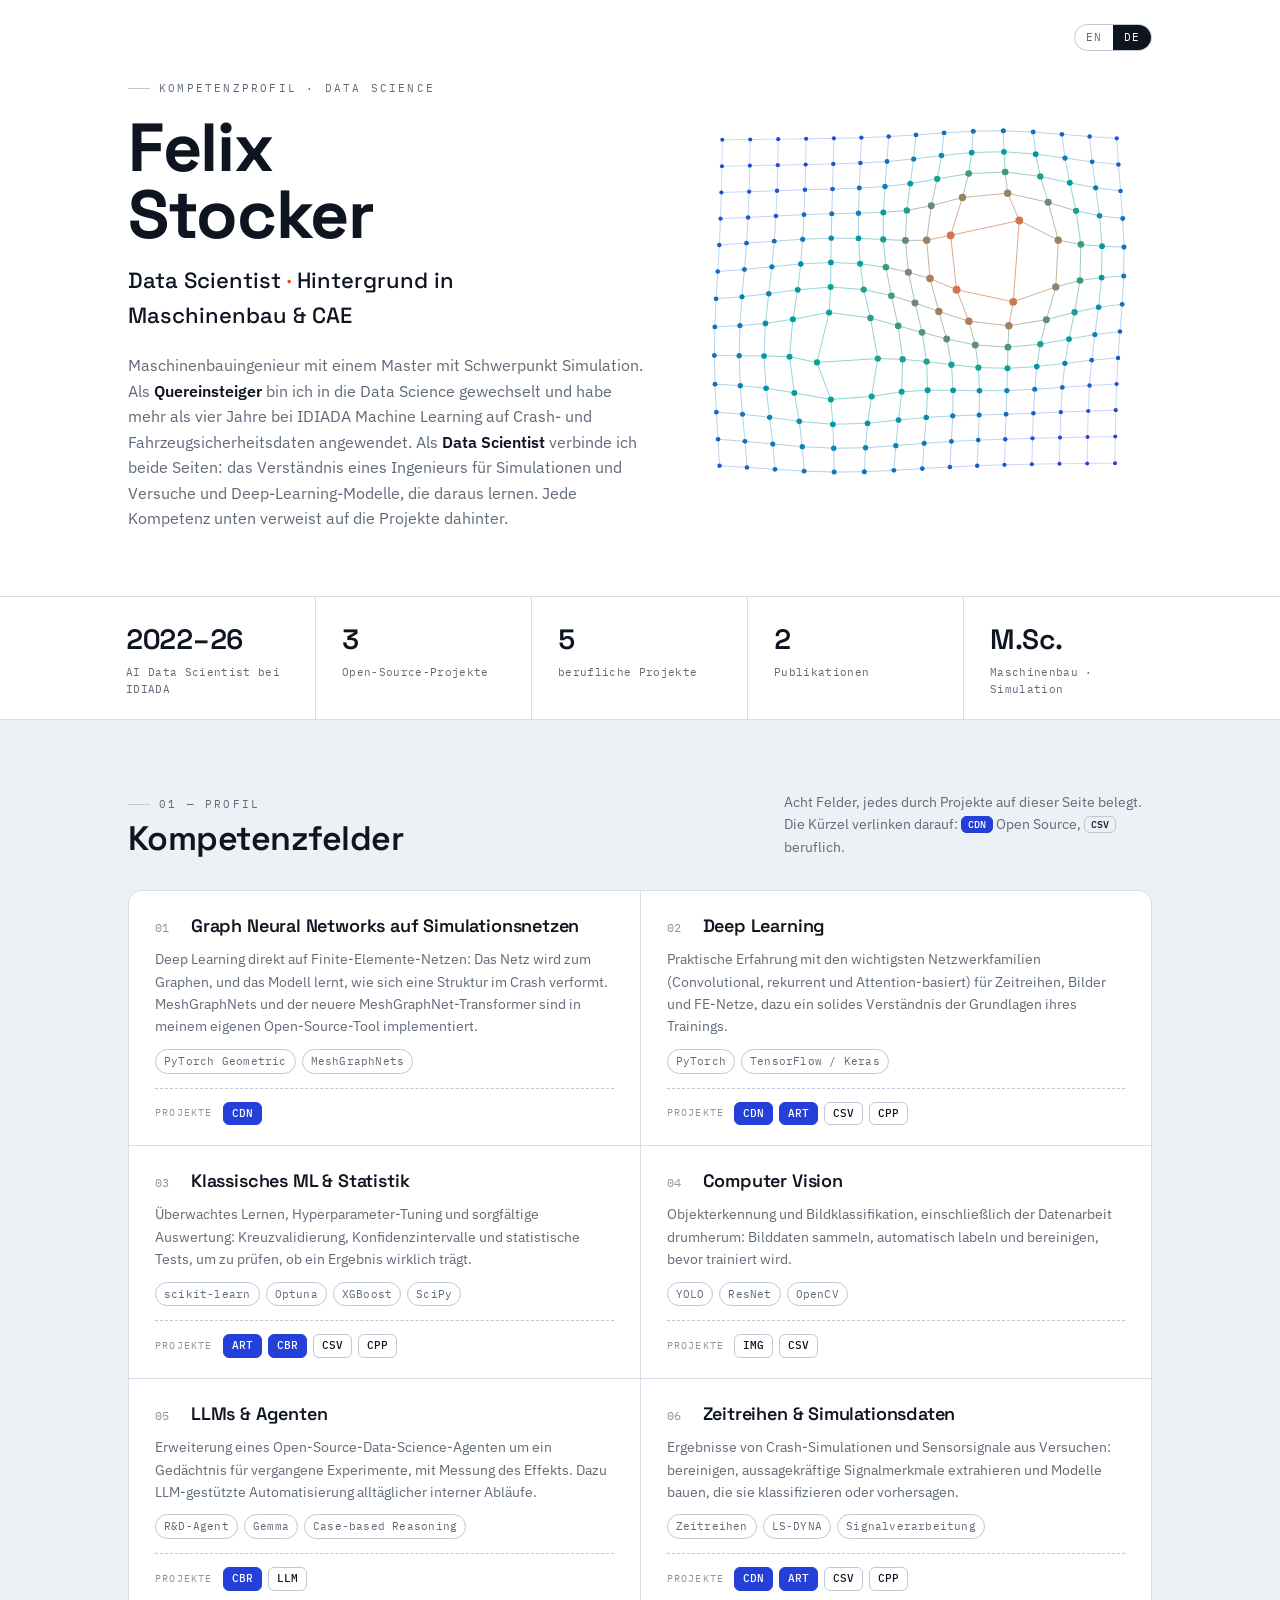
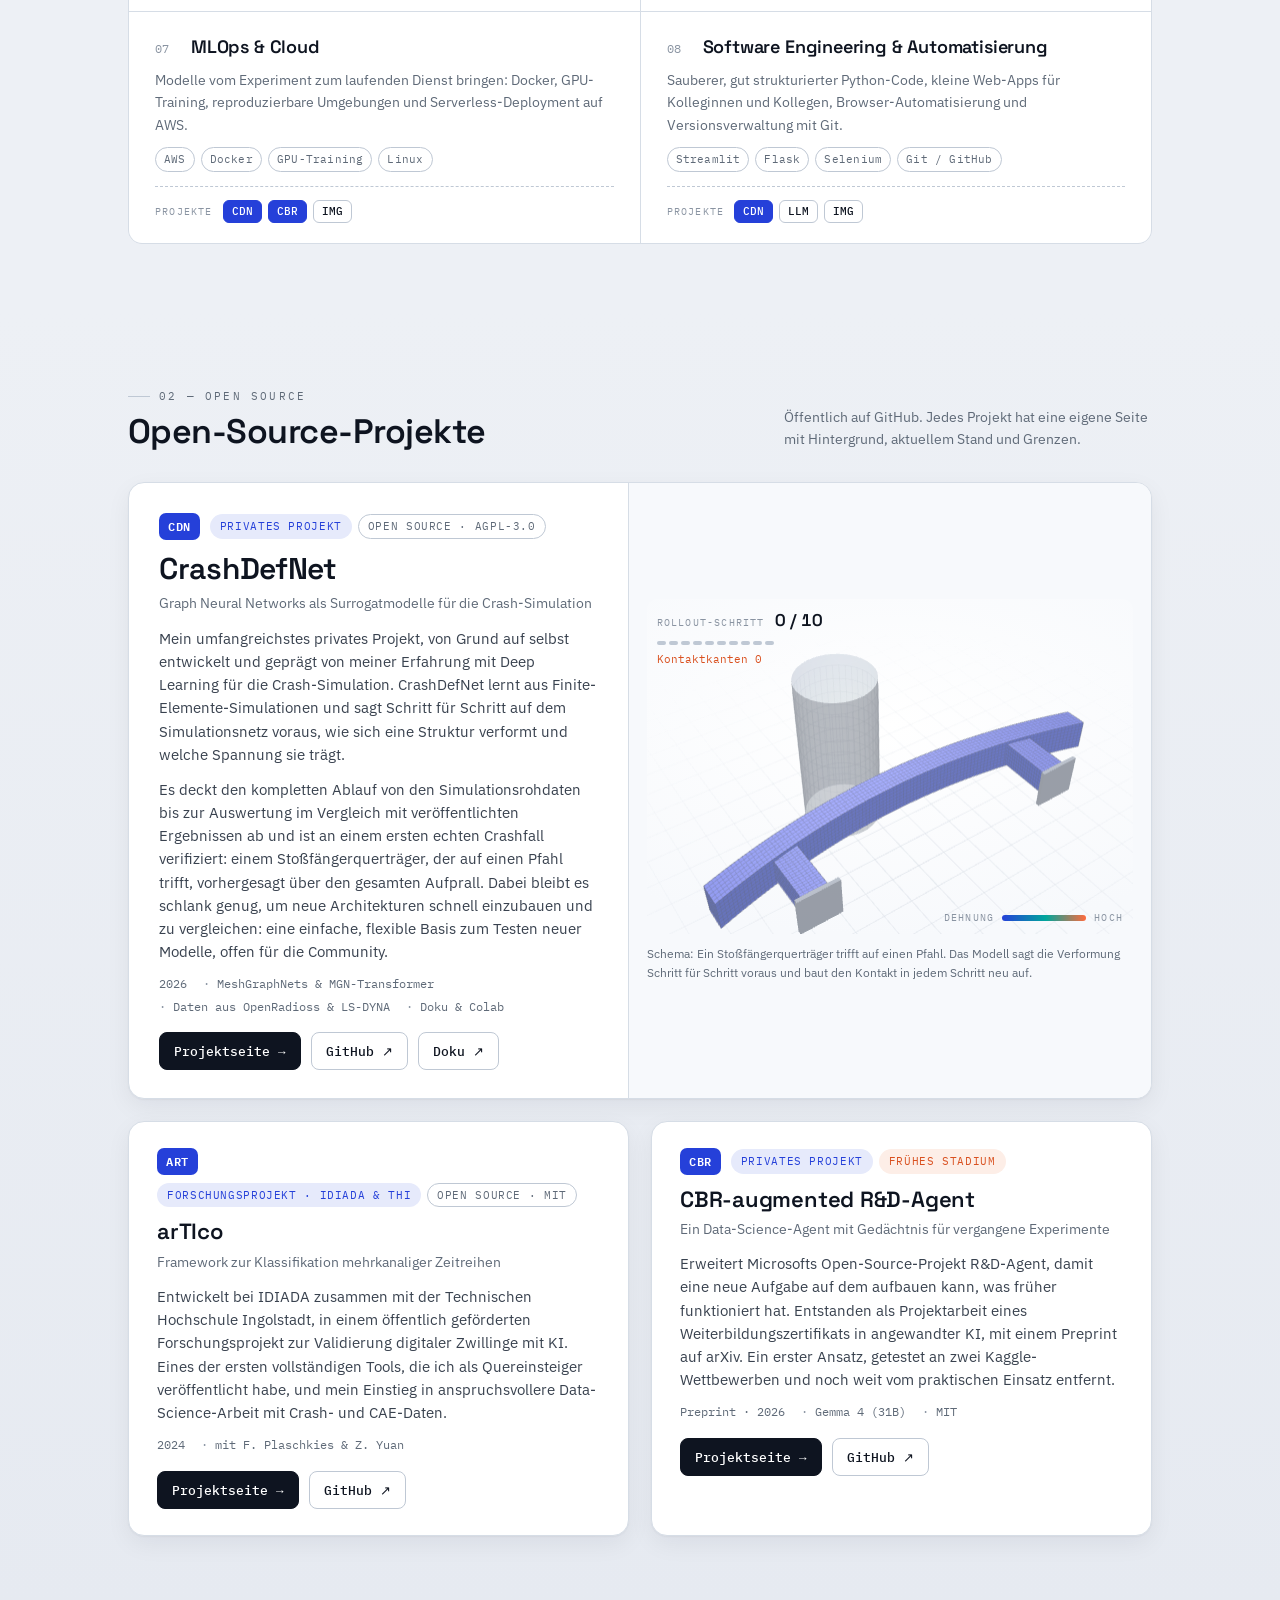
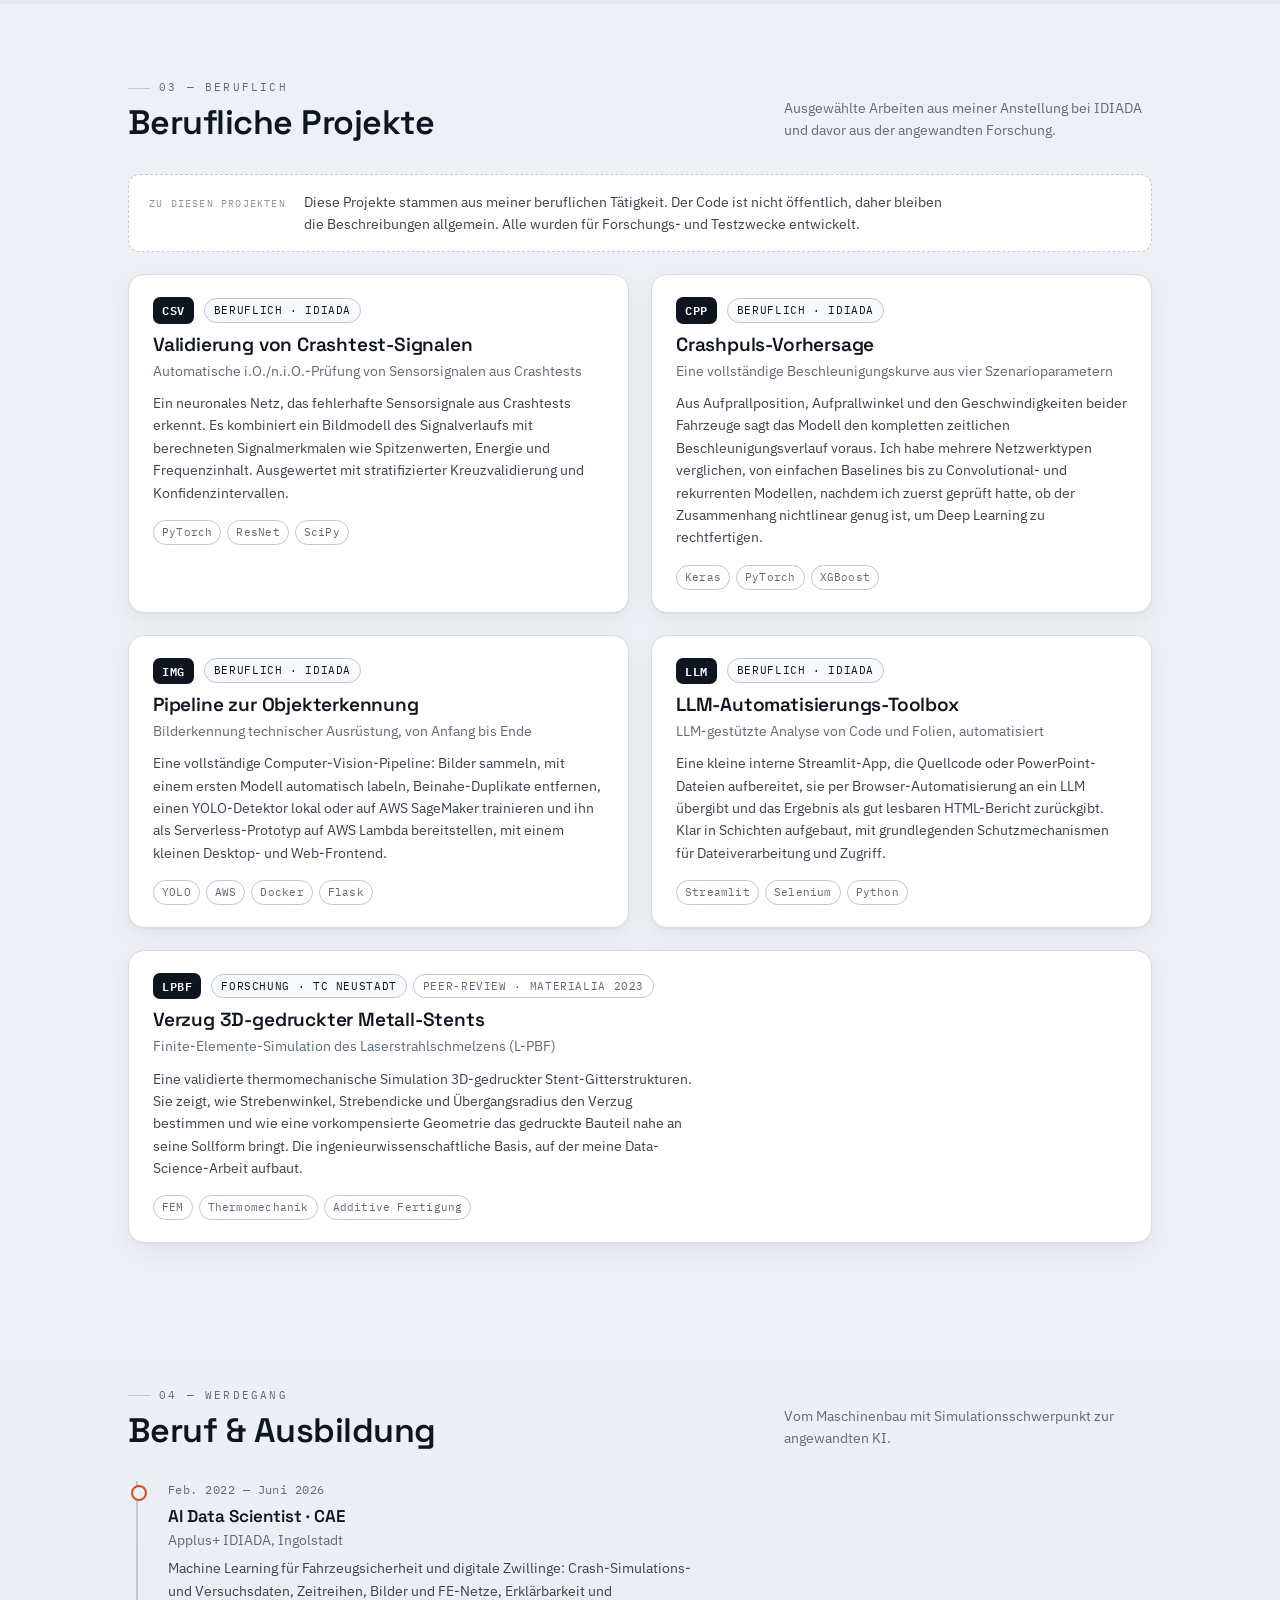
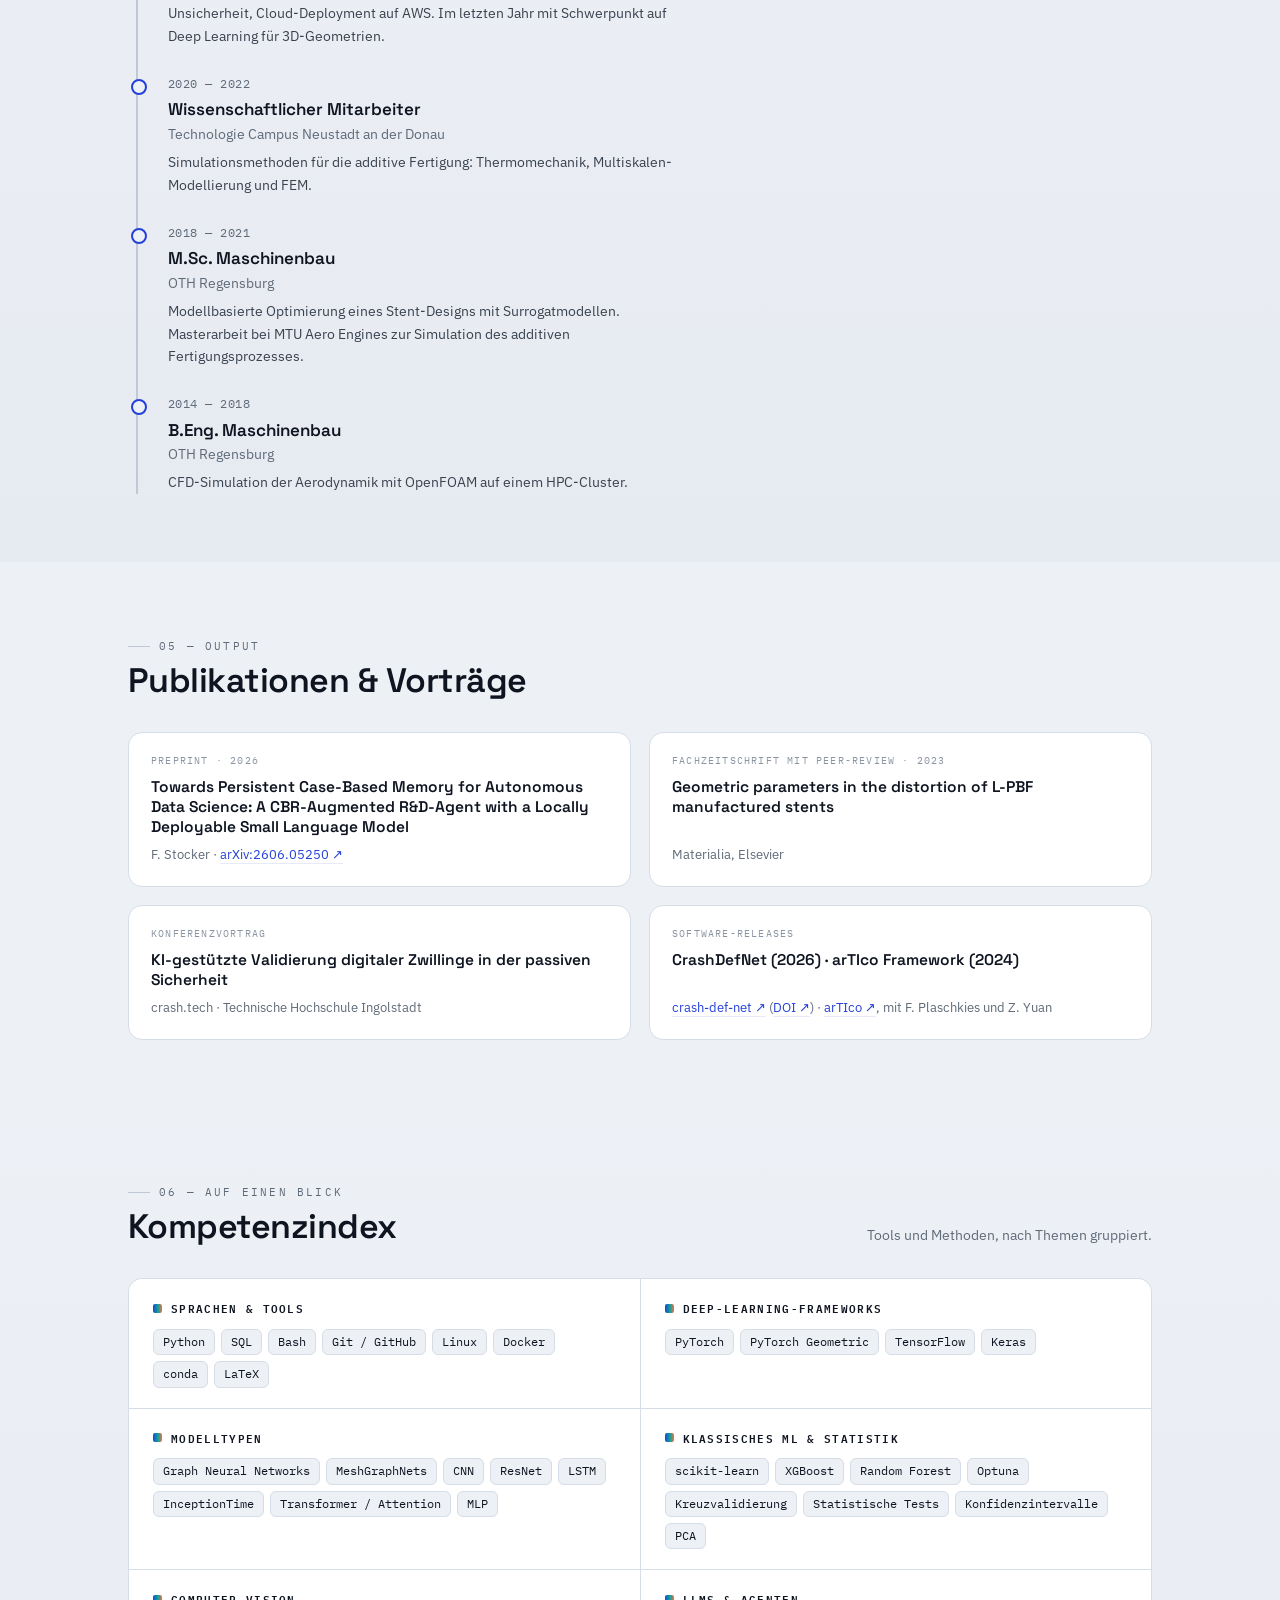
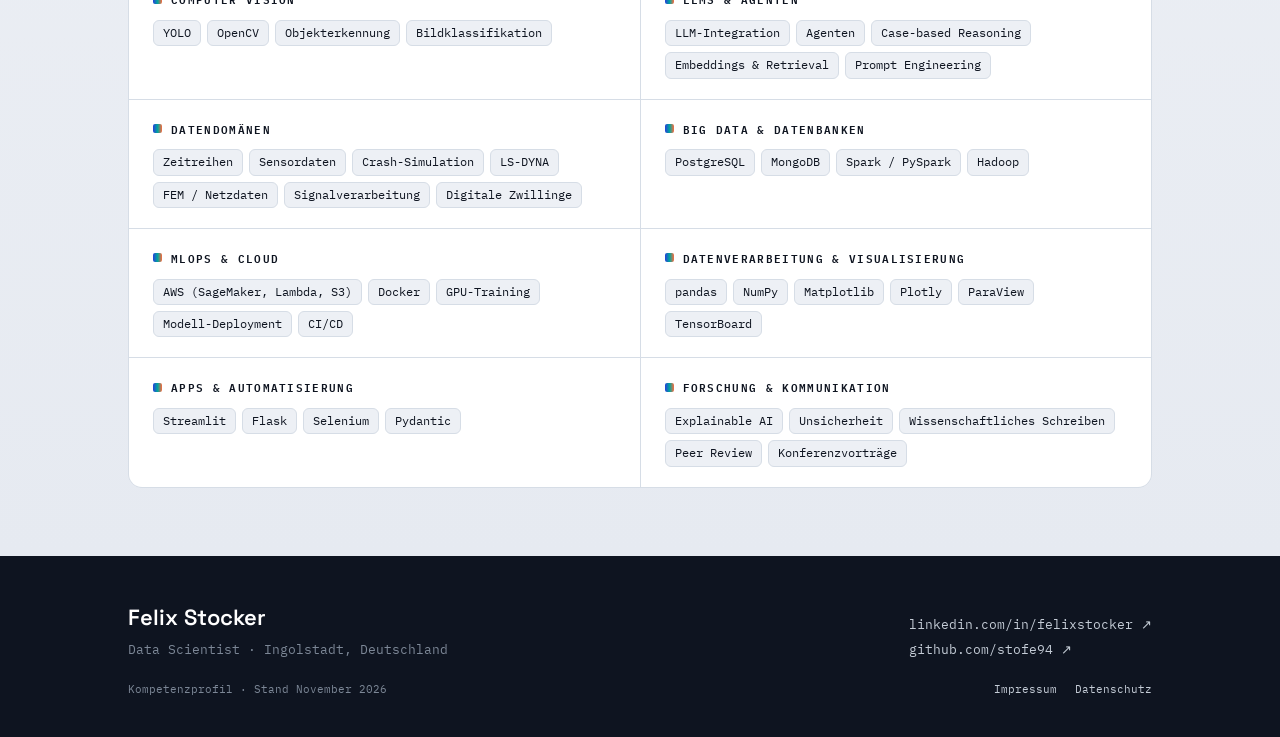
==== de/index.html @ 62c7e8dd "Add German version, legal notice and privacy policy - Self-host fonts and three.js so visitors' brow" ====
<!DOCTYPE html>
<html lang="de">
<head>
<meta charset="UTF-8">
<meta name="viewport" content="width=device-width, initial-scale=1.0, viewport-fit=cover">
<title>Felix Stocker Kompetenzprofil</title>
<meta name="description" content="Kompetenzprofil von Felix Stocker, Data Scientist mit Hintergrund in Maschinenbau und CAE.">
<link rel="alternate" hreflang="en" href="https://stofe94.github.io/skill-profile/">
<link rel="alternate" hreflang="de" href="https://stofe94.github.io/skill-profile/de/">
<link rel="alternate" hreflang="x-default" href="https://stofe94.github.io/skill-profile/">
<link rel="stylesheet" href="../fonts/fonts.css">
<link rel="stylesheet" href="../style.css">
</head>
<body>

<header class="hero">
  <div class="wrap">
    <nav class="lang" aria-label="Sprache / Language"><a href="../index.html" hreflang="en" lang="en" title="English version">EN</a><span class="on" aria-current="true">DE</span></nav>
    <div class="hero-grid">
      <div>
        <span class="eyebrow">Kompetenzprofil · Data Science</span>
        <h1 class="hero-name">Felix<br>Stocker</h1>
        <div class="hero-role">Data Scientist <span class="dot">·</span> Hintergrund in Maschinenbau&nbsp;&amp;&nbsp;CAE</div>
        <p class="hero-thesis">Maschinenbauingenieur mit einem Master mit Schwerpunkt Simulation. Als <strong>Quereinsteiger</strong> bin ich in die Data Science gewechselt und habe mehr als vier Jahre bei IDIADA Machine Learning auf Crash- und Fahrzeugsicherheitsdaten angewendet. Als <strong>Data Scientist</strong> verbinde ich beide Seiten: das Verständnis eines Ingenieurs für Simulationen und Versuche und Deep-Learning-Modelle, die daraus lernen. Jede Kompetenz unten verweist auf die Projekte dahinter.</p>
      </div>
      <div class="hero-vis">
        <svg id="mesh" viewBox="0 0 520 430" preserveAspectRatio="xMidYMid meet" role="img" aria-label="Ein Finite-Elemente-Netz als Graph, das sich verformt und nach Dehnung eingefärbt ist">
          <g id="edges"></g><g id="nodes"></g>
        </svg>
      </div>
    </div>
  </div>
  <div class="statrow">
    <div class="wrap">
      <div class="stat"><div class="n">2022–26</div><div class="l">AI Data Scientist bei IDIADA</div></div>
      <div class="stat"><div class="n">3</div><div class="l">Open-Source-Projekte</div></div>
      <div class="stat"><div class="n">5</div><div class="l">berufliche Projekte</div></div>
      <div class="stat"><div class="n">2</div><div class="l">Publikationen</div></div>
      <div class="stat"><div class="n">M.Sc.</div><div class="l">Maschinenbau · Simulation</div></div>
    </div>
  </div>
</header>

<main>

<!-- ============ SKILL AREAS ============ -->
<section id="skills">
  <div class="wrap">
    <div class="sec-head">
      <div><span class="eyebrow">01 — Profil</span><h2 class="sec-title">Kompetenzfelder</h2></div>
      <p class="sec-note">Acht Felder, jedes durch Projekte auf dieser Seite belegt. Die Kürzel verlinken darauf: <span class="chip os">CDN</span> Open Source, <span class="chip">CSV</span> beruflich.</p>
    </div>

    <div class="comp-grid">

      <div class="comp">
        <div class="comp-top"><span class="comp-idx">01</span><h3 class="comp-name">Graph Neural Networks auf Simulationsnetzen</h3></div>
        <p class="comp-body">Deep Learning direkt auf Finite-Elemente-Netzen: Das Netz wird zum Graphen, und das Modell lernt, wie sich eine Struktur im Crash verformt. MeshGraphNets und der neuere MeshGraphNet-Transformer sind in meinem eigenen Open-Source-Tool implementiert.</p>
        <div class="tags"><span class="tag">PyTorch Geometric</span><span class="tag">MeshGraphNets</span></div>
        <div class="evid"><span class="lbl">Projekte</span><a class="chip os" href="#p-cdn">CDN</a></div>
      </div>

      <div class="comp">
        <div class="comp-top"><span class="comp-idx">02</span><h3 class="comp-name">Deep Learning</h3></div>
        <p class="comp-body">Praktische Erfahrung mit den wichtigsten Netzwerkfamilien (Convolutional, rekurrent und Attention-basiert) für Zeitreihen, Bilder und FE-Netze, dazu ein solides Verständnis der Grundlagen ihres Trainings.</p>
        <div class="tags"><span class="tag">PyTorch</span><span class="tag">TensorFlow / Keras</span></div>
        <div class="evid"><span class="lbl">Projekte</span><a class="chip os" href="#p-cdn">CDN</a><a class="chip os" href="#p-art">ART</a><a class="chip" href="#p-csv">CSV</a><a class="chip" href="#p-cpp">CPP</a></div>
      </div>

      <div class="comp">
        <div class="comp-top"><span class="comp-idx">03</span><h3 class="comp-name">Klassisches ML &amp; Statistik</h3></div>
        <p class="comp-body">Überwachtes Lernen, Hyperparameter-Tuning und sorgfältige Auswertung: Kreuzvalidierung, Konfidenzintervalle und statistische Tests, um zu prüfen, ob ein Ergebnis wirklich trägt.</p>
        <div class="tags"><span class="tag">scikit-learn</span><span class="tag">Optuna</span><span class="tag">XGBoost</span><span class="tag">SciPy</span></div>
        <div class="evid"><span class="lbl">Projekte</span><a class="chip os" href="#p-art">ART</a><a class="chip os" href="#p-cbr">CBR</a><a class="chip" href="#p-csv">CSV</a><a class="chip" href="#p-cpp">CPP</a></div>
      </div>

      <div class="comp">
        <div class="comp-top"><span class="comp-idx">04</span><h3 class="comp-name">Computer Vision</h3></div>
        <p class="comp-body">Objekterkennung und Bildklassifikation, einschließlich der Datenarbeit drumherum: Bilddaten sammeln, automatisch labeln und bereinigen, bevor trainiert wird.</p>
        <div class="tags"><span class="tag">YOLO</span><span class="tag">ResNet</span><span class="tag">OpenCV</span></div>
        <div class="evid"><span class="lbl">Projekte</span><a class="chip" href="#p-img">IMG</a><a class="chip" href="#p-csv">CSV</a></div>
      </div>

      <div class="comp">
        <div class="comp-top"><span class="comp-idx">05</span><h3 class="comp-name">LLMs &amp; Agenten</h3></div>
        <p class="comp-body">Erweiterung eines Open-Source-Data-Science-Agenten um ein Gedächtnis für vergangene Experimente, mit Messung des Effekts. Dazu LLM-gestützte Automatisierung alltäglicher interner Abläufe.</p>
        <div class="tags"><span class="tag">R&amp;D-Agent</span><span class="tag">Gemma</span><span class="tag">Case-based Reasoning</span></div>
        <div class="evid"><span class="lbl">Projekte</span><a class="chip os" href="#p-cbr">CBR</a><a class="chip" href="#p-llm">LLM</a></div>
      </div>

      <div class="comp">
        <div class="comp-top"><span class="comp-idx">06</span><h3 class="comp-name">Zeitreihen &amp; Simulationsdaten</h3></div>
        <p class="comp-body">Ergebnisse von Crash-Simulationen und Sensorsignale aus Versuchen: bereinigen, aussagekräftige Signalmerkmale extrahieren und Modelle bauen, die sie klassifizieren oder vorhersagen.</p>
        <div class="tags"><span class="tag">Zeitreihen</span><span class="tag">LS-DYNA</span><span class="tag">Signalverarbeitung</span></div>
        <div class="evid"><span class="lbl">Projekte</span><a class="chip os" href="#p-cdn">CDN</a><a class="chip os" href="#p-art">ART</a><a class="chip" href="#p-csv">CSV</a><a class="chip" href="#p-cpp">CPP</a></div>
      </div>

      <div class="comp">
        <div class="comp-top"><span class="comp-idx">07</span><h3 class="comp-name">MLOps &amp; Cloud</h3></div>
        <p class="comp-body">Modelle vom Experiment zum laufenden Dienst bringen: Docker, GPU-Training, reproduzierbare Umgebungen und Serverless-Deployment auf AWS.</p>
        <div class="tags"><span class="tag">AWS</span><span class="tag">Docker</span><span class="tag">GPU-Training</span><span class="tag">Linux</span></div>
        <div class="evid"><span class="lbl">Projekte</span><a class="chip os" href="#p-cdn">CDN</a><a class="chip os" href="#p-cbr">CBR</a><a class="chip" href="#p-img">IMG</a></div>
      </div>

      <div class="comp">
        <div class="comp-top"><span class="comp-idx">08</span><h3 class="comp-name">Software Engineering &amp; Automatisierung</h3></div>
        <p class="comp-body">Sauberer, gut strukturierter Python-Code, kleine Web-Apps für Kolleginnen und Kollegen, Browser-Automatisierung und Versionsverwaltung mit Git.</p>
        <div class="tags"><span class="tag">Streamlit</span><span class="tag">Flask</span><span class="tag">Selenium</span><span class="tag">Git / GitHub</span></div>
        <div class="evid"><span class="lbl">Projekte</span><a class="chip os" href="#p-cdn">CDN</a><a class="chip" href="#p-llm">LLM</a><a class="chip" href="#p-img">IMG</a></div>
      </div>

    </div>
  </div>
</section>

<!-- ============ OPEN-SOURCE PROJECTS ============ -->
<section id="open-source" class="band">
  <div class="wrap">
    <div class="sec-head">
      <div><span class="eyebrow">02 — Open Source</span><h2 class="sec-title">Open-Source-Projekte</h2></div>
      <p class="sec-note">Öffentlich auf GitHub. Jedes Projekt hat eine eigene Seite mit Hintergrund, aktuellem Stand und Grenzen.</p>
    </div>

    <article class="card feature" id="p-cdn">
      <div class="card-body">
        <div class="card-top">
          <span class="pid os">CDN</span>
          <div class="kinds"><span class="kind os">Privates Projekt</span><span class="kind">Open Source · AGPL-3.0</span></div>
        </div>
        <h3>CrashDefNet</h3>
        <p class="sub">Graph Neural Networks als Surrogatmodelle für die Crash-Simulation</p>
        <p>Mein umfangreichstes privates Projekt, von Grund auf selbst entwickelt und geprägt von meiner Erfahrung mit Deep Learning für die Crash-Simulation. CrashDefNet lernt aus Finite-Elemente-Simulationen und sagt Schritt für Schritt auf dem Simulationsnetz voraus, wie sich eine Struktur verformt und welche Spannung sie trägt.</p>
        <p>Es deckt den kompletten Ablauf von den Simulationsrohdaten bis zur Auswertung im Vergleich mit veröffentlichten Ergebnissen ab und ist an einem ersten echten Crashfall verifiziert: einem Stoßfängerquerträger, der auf einen Pfahl trifft, vorhergesagt über den gesamten Aufprall. Dabei bleibt es schlank genug, um neue Architekturen schnell einzubauen und zu vergleichen: eine einfache, flexible Basis zum Testen neuer Modelle, offen für die Community.</p>
        <div class="facts"><span>2026</span><span>MeshGraphNets &amp; MGN-Transformer</span><span>Daten aus OpenRadioss &amp; LS-DYNA</span><span>Doku &amp; Colab</span></div>
        <div class="actions">
          <a class="btn" href="crashdefnet.html">Projektseite →</a>
          <a class="btn ghost" href="https://github.com/stofe94/crash-def-net" target="_blank" rel="noopener">GitHub ↗</a>
          <a class="btn ghost" href="https://stofe94.github.io/crash-def-net/" target="_blank" rel="noopener">Doku ↗</a>
        </div>
      </div>
      <figure class="feature-fig">
        <div class="viz viz-3d" data-viz="crash3d" role="img" aria-label="3D-Schema: Ein Stoßfängerquerträger trifft auf einen starren Pfahl und verformt sich Schritt für Schritt, mit Kontaktkanten an den Berührstellen"></div>
        <figcaption>Schema: Ein Stoßfängerquerträger trifft auf einen Pfahl. Das Modell sagt die Verformung Schritt für Schritt voraus und baut den Kontakt in jedem Schritt neu auf.</figcaption>
      </figure>
    </article>

    <div class="os-pair">

      <article class="card" id="p-art">
        <div class="card-body">
          <div class="card-top">
            <span class="pid os">ART</span>
            <div class="kinds"><span class="kind os">Forschungsprojekt · IDIADA &amp; THI</span><span class="kind">Open Source · MIT</span></div>
          </div>
          <h3>arTIco</h3>
          <p class="sub">Framework zur Klassifikation mehrkanaliger Zeitreihen</p>
          <p>Entwickelt bei IDIADA zusammen mit der Technischen Hochschule Ingolstadt, in einem öffentlich geförderten Forschungsprojekt zur Validierung digitaler Zwillinge mit KI. Eines der ersten vollständigen Tools, die ich als Quereinsteiger veröffentlicht habe, und mein Einstieg in anspruchsvollere Data-Science-Arbeit mit Crash- und CAE-Daten.</p>
          <div class="facts"><span>2024</span><span>mit F. Plaschkies &amp; Z. Yuan</span></div>
          <div class="actions">
            <a class="btn" href="artico.html">Projektseite →</a>
            <a class="btn ghost" href="https://github.com/stofe94/arTIco" target="_blank" rel="noopener">GitHub ↗</a>
          </div>
        </div>
      </article>

      <article class="card" id="p-cbr">
        <div class="card-body">
          <div class="card-top">
            <span class="pid os">CBR</span>
            <div class="kinds"><span class="kind os">Privates Projekt</span><span class="kind warn">Frühes Stadium</span></div>
          </div>
          <h3>CBR-augmented R&amp;D-Agent</h3>
          <p class="sub">Ein Data-Science-Agent mit Gedächtnis für vergangene Experimente</p>
          <p>Erweitert Microsofts Open-Source-Projekt R&amp;D-Agent, damit eine neue Aufgabe auf dem aufbauen kann, was früher funktioniert hat. Entstanden als Projektarbeit eines Weiterbildungszertifikats in angewandter KI, mit einem Preprint auf arXiv. Ein erster Ansatz, getestet an zwei Kaggle-Wettbewerben und noch weit vom praktischen Einsatz entfernt.</p>
          <div class="facts"><span>Preprint · 2026</span><span>Gemma 4 (31B)</span><span>MIT</span></div>
          <div class="actions">
            <a class="btn" href="cbr-rd-agent.html">Projektseite →</a>
            <a class="btn ghost" href="https://github.com/stofe94/cbr-rd-agent" target="_blank" rel="noopener">GitHub ↗</a>
          </div>
        </div>
      </article>

    </div>
  </div>
</section>

<!-- ============ PROFESSIONAL PROJECTS ============ -->
<section id="professional">
  <div class="wrap">
    <div class="sec-head">
      <div><span class="eyebrow">03 — Beruflich</span><h2 class="sec-title">Berufliche Projekte</h2></div>
      <p class="sec-note">Ausgewählte Arbeiten aus meiner Anstellung bei IDIADA und davor aus der angewandten Forschung.</p>
    </div>

    <div class="note">
      <span class="lbl">Zu diesen Projekten</span>
      <p>Diese Projekte stammen aus meiner beruflichen Tätigkeit. Der Code ist nicht öffentlich, daher bleiben die Beschreibungen allgemein. Alle wurden für Forschungs- und Testzwecke entwickelt.</p>
    </div>

    <div class="pro-grid">

      <article class="card pro" id="p-csv">
        <div class="card-body">
          <div class="card-top"><span class="pid">CSV</span><span class="kind pro">Beruflich · IDIADA</span></div>
          <h3>Validierung von Crashtest-Signalen</h3>
          <p class="sub">Automatische i.O./n.i.O.-Prüfung von Sensorsignalen aus Crashtests</p>
          <p>Ein neuronales Netz, das fehlerhafte Sensorsignale aus Crashtests erkennt. Es kombiniert ein Bildmodell des Signalverlaufs mit berechneten Signalmerkmalen wie Spitzenwerten, Energie und Frequenzinhalt. Ausgewertet mit stratifizierter Kreuzvalidierung und Konfidenzintervallen.</p>
          <div class="tags"><span class="tag">PyTorch</span><span class="tag">ResNet</span><span class="tag">SciPy</span></div>
        </div>
      </article>

      <article class="card pro" id="p-cpp">
        <div class="card-body">
          <div class="card-top"><span class="pid">CPP</span><span class="kind pro">Beruflich · IDIADA</span></div>
          <h3>Crashpuls-Vorhersage</h3>
          <p class="sub">Eine vollständige Beschleunigungskurve aus vier Szenarioparametern</p>
          <p>Aus Aufprallposition, Aufprallwinkel und den Geschwindigkeiten beider Fahrzeuge sagt das Modell den kompletten zeitlichen Beschleunigungsverlauf voraus. Ich habe mehrere Netzwerktypen verglichen, von einfachen Baselines bis zu Convolutional- und rekurrenten Modellen, nachdem ich zuerst geprüft hatte, ob der Zusammenhang nichtlinear genug ist, um Deep Learning zu rechtfertigen.</p>
          <div class="tags"><span class="tag">Keras</span><span class="tag">PyTorch</span><span class="tag">XGBoost</span></div>
        </div>
      </article>

      <article class="card pro" id="p-img">
        <div class="card-body">
          <div class="card-top"><span class="pid">IMG</span><span class="kind pro">Beruflich · IDIADA</span></div>
          <h3>Pipeline zur Objekterkennung</h3>
          <p class="sub">Bilderkennung technischer Ausrüstung, von Anfang bis Ende</p>
          <p>Eine vollständige Computer-Vision-Pipeline: Bilder sammeln, mit einem ersten Modell automatisch labeln, Beinahe-Duplikate entfernen, einen YOLO-Detektor lokal oder auf AWS SageMaker trainieren und ihn als Serverless-Prototyp auf AWS Lambda bereitstellen, mit einem kleinen Desktop- und Web-Frontend.</p>
          <div class="tags"><span class="tag">YOLO</span><span class="tag">AWS</span><span class="tag">Docker</span><span class="tag">Flask</span></div>
        </div>
      </article>

      <article class="card pro" id="p-llm">
        <div class="card-body">
          <div class="card-top"><span class="pid">LLM</span><span class="kind pro">Beruflich · IDIADA</span></div>
          <h3>LLM-Automatisierungs-Toolbox</h3>
          <p class="sub">LLM-gestützte Analyse von Code und Folien, automatisiert</p>
          <p>Eine kleine interne Streamlit-App, die Quellcode oder PowerPoint-Dateien aufbereitet, sie per Browser-Automatisierung an ein LLM übergibt und das Ergebnis als gut lesbaren HTML-Bericht zurückgibt. Klar in Schichten aufgebaut, mit grundlegenden Schutzmechanismen für Dateiverarbeitung und Zugriff.</p>
          <div class="tags"><span class="tag">Streamlit</span><span class="tag">Selenium</span><span class="tag">Python</span></div>
        </div>
      </article>

      <article class="card pro wide" id="p-lpbf">
        <div class="card-body">
          <div class="card-top"><span class="pid">LPBF</span><div class="kinds"><span class="kind pro">Forschung · TC Neustadt</span><span class="kind">Peer-Review · Materialia 2023</span></div></div>
          <h3>Verzug 3D-gedruckter Metall-Stents</h3>
          <p class="sub">Finite-Elemente-Simulation des Laserstrahlschmelzens (L-PBF)</p>
          <p>Eine validierte thermomechanische Simulation 3D-gedruckter Stent-Gitterstrukturen. Sie zeigt, wie Strebenwinkel, Strebendicke und Übergangsradius den Verzug bestimmen und wie eine vorkompensierte Geometrie das gedruckte Bauteil nahe an seine Sollform bringt. Die ingenieurwissenschaftliche Basis, auf der meine Data-Science-Arbeit aufbaut.</p>
          <div class="tags"><span class="tag">FEM</span><span class="tag">Thermomechanik</span><span class="tag">Additive Fertigung</span></div>
        </div>
      </article>

    </div>
  </div>
</section>

<!-- ============ CAREER ============ -->
<section id="career" class="band">
  <div class="wrap">
    <div class="sec-head">
      <div><span class="eyebrow">04 — Werdegang</span><h2 class="sec-title">Beruf &amp; Ausbildung</h2></div>
      <p class="sec-note">Vom Maschinenbau mit Simulationsschwerpunkt zur angewandten KI.</p>
    </div>
    <div class="tl">
      <div class="tl-item hot">
        <div class="tl-date">Feb. 2022 — Juni 2026</div>
        <div class="tl-role">AI Data Scientist · CAE</div>
        <div class="tl-org">Applus+ IDIADA, Ingolstadt</div>
        <div class="tl-desc">Machine Learning für Fahrzeugsicherheit und digitale Zwillinge: Crash-Simulations- und Versuchsdaten, Zeitreihen, Bilder und FE-Netze, Erklärbarkeit und Unsicherheit, Cloud-Deployment auf AWS. Im letzten Jahr mit Schwerpunkt auf Deep Learning für 3D-Geometrien.</div>
      </div>
      <div class="tl-item">
        <div class="tl-date">2020 — 2022</div>
        <div class="tl-role">Wissenschaftlicher Mitarbeiter</div>
        <div class="tl-org">Technologie Campus Neustadt an der Donau</div>
        <div class="tl-desc">Simulationsmethoden für die additive Fertigung: Thermomechanik, Multiskalen-Modellierung und FEM.</div>
      </div>
      <div class="tl-item">
        <div class="tl-date">2018 — 2021</div>
        <div class="tl-role">M.Sc. Maschinenbau</div>
        <div class="tl-org">OTH Regensburg</div>
        <div class="tl-desc">Modellbasierte Optimierung eines Stent-Designs mit Surrogatmodellen. Masterarbeit bei MTU Aero Engines zur Simulation des additiven Fertigungsprozesses.</div>
      </div>
      <div class="tl-item">
        <div class="tl-date">2014 — 2018</div>
        <div class="tl-role">B.Eng. Maschinenbau</div>
        <div class="tl-org">OTH Regensburg</div>
        <div class="tl-desc">CFD-Simulation der Aerodynamik mit OpenFOAM auf einem HPC-Cluster.</div>
      </div>
    </div>
  </div>
</section>

<!-- ============ PUBLICATIONS ============ -->
<section id="publications">
  <div class="wrap">
    <div class="sec-head">
      <div><span class="eyebrow">05 — Output</span><h2 class="sec-title">Publikationen &amp; Vorträge</h2></div>
    </div>
    <div class="pub-grid">
      <div class="pub">
        <span class="lbl">Preprint · 2026</span>
        <span class="pub-title">Towards Persistent Case-Based Memory for Autonomous Data Science: A CBR-Augmented R&amp;D-Agent with a Locally Deployable Small Language Model</span>
        <span class="pub-where">F. Stocker · <a href="https://arxiv.org/abs/2606.05250" target="_blank" rel="noopener">arXiv:2606.05250 ↗</a></span>
      </div>
      <div class="pub">
        <span class="lbl">Fachzeitschrift mit Peer-Review · 2023</span>
        <span class="pub-title">Geometric parameters in the distortion of L-PBF manufactured stents</span>
        <span class="pub-where">Materialia, Elsevier</span>
      </div>
      <div class="pub">
        <span class="lbl">Konferenzvortrag</span>
        <span class="pub-title">KI-gestützte Validierung digitaler Zwillinge in der passiven Sicherheit</span>
        <span class="pub-where">crash.tech · Technische Hochschule Ingolstadt</span>
      </div>
      <div class="pub">
        <span class="lbl">Software-Releases</span>
        <span class="pub-title">CrashDefNet (2026) · arTIco Framework (2024)</span>
        <span class="pub-where"><a href="https://github.com/stofe94/crash-def-net" target="_blank" rel="noopener">crash-def-net ↗</a> (<a href="https://doi.org/10.5281/zenodo.23575635" target="_blank" rel="noopener">DOI ↗</a>) · <a href="https://github.com/stofe94/arTIco" target="_blank" rel="noopener">arTIco ↗</a>, mit F. Plaschkies und Z. Yuan</span>
      </div>
    </div>
  </div>
</section>

<!-- ============ SKILL INDEX ============ -->
<section id="index" class="band">
  <div class="wrap">
    <div class="sec-head">
      <div><span class="eyebrow">06 — Auf einen Blick</span><h2 class="sec-title">Kompetenzindex</h2></div>
      <p class="sec-note">Tools und Methoden, nach Themen gruppiert.</p>
    </div>
    <div class="kw-grid">

      <div class="kw-cat"><h4>Sprachen &amp; Tools</h4><div class="kw-tags">
        <span class="kw">Python</span><span class="kw">SQL</span><span class="kw">Bash</span><span class="kw">Git / GitHub</span><span class="kw">Linux</span><span class="kw">Docker</span><span class="kw">conda</span><span class="kw">LaTeX</span>
      </div></div>

      <div class="kw-cat"><h4>Deep-Learning-Frameworks</h4><div class="kw-tags">
        <span class="kw">PyTorch</span><span class="kw">PyTorch Geometric</span><span class="kw">TensorFlow</span><span class="kw">Keras</span>
      </div></div>

      <div class="kw-cat"><h4>Modelltypen</h4><div class="kw-tags">
        <span class="kw">Graph Neural Networks</span><span class="kw">MeshGraphNets</span><span class="kw">CNN</span><span class="kw">ResNet</span><span class="kw">LSTM</span><span class="kw">InceptionTime</span><span class="kw">Transformer / Attention</span><span class="kw">MLP</span>
      </div></div>

      <div class="kw-cat"><h4>Klassisches ML &amp; Statistik</h4><div class="kw-tags">
        <span class="kw">scikit-learn</span><span class="kw">XGBoost</span><span class="kw">Random Forest</span><span class="kw">Optuna</span><span class="kw">Kreuzvalidierung</span><span class="kw">Statistische Tests</span><span class="kw">Konfidenzintervalle</span><span class="kw">PCA</span>
      </div></div>

      <div class="kw-cat"><h4>Computer Vision</h4><div class="kw-tags">
        <span class="kw">YOLO</span><span class="kw">OpenCV</span><span class="kw">Objekterkennung</span><span class="kw">Bildklassifikation</span>
      </div></div>

      <div class="kw-cat"><h4>LLMs &amp; Agenten</h4><div class="kw-tags">
        <span class="kw">LLM-Integration</span><span class="kw">Agenten</span><span class="kw">Case-based Reasoning</span><span class="kw">Embeddings &amp; Retrieval</span><span class="kw">Prompt Engineering</span>
      </div></div>

      <div class="kw-cat"><h4>Datendomänen</h4><div class="kw-tags">
        <span class="kw">Zeitreihen</span><span class="kw">Sensordaten</span><span class="kw">Crash-Simulation</span><span class="kw">LS-DYNA</span><span class="kw">FEM / Netzdaten</span><span class="kw">Signalverarbeitung</span><span class="kw">Digitale Zwillinge</span>
      </div></div>

      <div class="kw-cat"><h4>Big Data &amp; Datenbanken</h4><div class="kw-tags">
        <span class="kw">PostgreSQL</span><span class="kw">MongoDB</span><span class="kw">Spark / PySpark</span><span class="kw">Hadoop</span>
      </div></div>

      <div class="kw-cat"><h4>MLOps &amp; Cloud</h4><div class="kw-tags">
        <span class="kw">AWS (SageMaker, Lambda, S3)</span><span class="kw">Docker</span><span class="kw">GPU-Training</span><span class="kw">Modell-Deployment</span><span class="kw">CI/CD</span>
      </div></div>

      <div class="kw-cat"><h4>Datenverarbeitung &amp; Visualisierung</h4><div class="kw-tags">
        <span class="kw">pandas</span><span class="kw">NumPy</span><span class="kw">Matplotlib</span><span class="kw">Plotly</span><span class="kw">ParaView</span><span class="kw">TensorBoard</span>
      </div></div>

      <div class="kw-cat"><h4>Apps &amp; Automatisierung</h4><div class="kw-tags">
        <span class="kw">Streamlit</span><span class="kw">Flask</span><span class="kw">Selenium</span><span class="kw">Pydantic</span>
      </div></div>

      <div class="kw-cat"><h4>Forschung &amp; Kommunikation</h4><div class="kw-tags">
        <span class="kw">Explainable AI</span><span class="kw">Unsicherheit</span><span class="kw">Wissenschaftliches Schreiben</span><span class="kw">Peer Review</span><span class="kw">Konferenzvorträge</span>
      </div></div>

    </div>
  </div>
</section>

</main>

<footer>
  <div class="wrap">
    <div>
      <div class="foot-name">Felix Stocker</div>
      <div class="foot-role">Data Scientist · Ingolstadt, Deutschland</div>
    </div>
    <div class="foot-links">
      <a href="https://www.linkedin.com/in/felixstocker/" target="_blank" rel="noopener">linkedin.com/in/felixstocker ↗</a>
      <a href="https://github.com/stofe94" target="_blank" rel="noopener">github.com/stofe94 ↗</a>
    </div>
    <div class="foot-note">Kompetenzprofil · Stand November 2026 <span class="foot-legal"><a href="impressum.html">Impressum</a><a href="datenschutz.html">Datenschutz</a></span></div>
  </div>
</footer>

<script src="../hero.js"></script>
<script src="../viz.js"></script>
<script src="../crash3d.js"></script>
</body>
</html>
---- fonts/fonts.css ----
/* Self-hosted web fonts (SIL Open Font License 1.1): Space Grotesk, IBM Plex Sans, IBM Plex Mono.
   Served from this site so that no visitor data goes to Google. */

/* IBM Plex Mono · latin-ext */
@font-face {
  font-family: 'IBM Plex Mono';
  font-style: normal;
  font-weight: 400;
  font-display: swap;
  src: url(ibm-plex-mono-latin-ext-400.woff2) format('woff2');
  unicode-range: U+0100-02BA, U+02BD-02C5, U+02C7-02CC, U+02CE-02D7, U+02DD-02FF, U+0304, U+0308, U+0329, U+1D00-1DBF, U+1E00-1E9F, U+1EF2-1EFF, U+2020, U+20A0-20AB, U+20AD-20C4, U+2113, U+2C60-2C7F, U+A720-A7FF;
}

/* IBM Plex Mono · latin */
@font-face {
  font-family: 'IBM Plex Mono';
  font-style: normal;
  font-weight: 400;
  font-display: swap;
  src: url(ibm-plex-mono-latin-400.woff2) format('woff2');
  unicode-range: U+0000-00FF, U+0131, U+0152-0153, U+02BB-02BC, U+02C6, U+02DA, U+02DC, U+0304, U+0308, U+0329, U+2000-206F, U+20AC, U+2122, U+2191, U+2193, U+2212, U+2215, U+FEFF, U+FFFD;
}

/* IBM Plex Mono · latin-ext */
@font-face {
  font-family: 'IBM Plex Mono';
  font-style: normal;
  font-weight: 500;
  font-display: swap;
  src: url(ibm-plex-mono-latin-ext-500.woff2) format('woff2');
  unicode-range: U+0100-02BA, U+02BD-02C5, U+02C7-02CC, U+02CE-02D7, U+02DD-02FF, U+0304, U+0308, U+0329, U+1D00-1DBF, U+1E00-1E9F, U+1EF2-1EFF, U+2020, U+20A0-20AB, U+20AD-20C4, U+2113, U+2C60-2C7F, U+A720-A7FF;
}

/* IBM Plex Mono · latin */
@font-face {
  font-family: 'IBM Plex Mono';
  font-style: normal;
  font-weight: 500;
  font-display: swap;
  src: url(ibm-plex-mono-latin-500.woff2) format('woff2');
  unicode-range: U+0000-00FF, U+0131, U+0152-0153, U+02BB-02BC, U+02C6, U+02DA, U+02DC, U+0304, U+0308, U+0329, U+2000-206F, U+20AC, U+2122, U+2191, U+2193, U+2212, U+2215, U+FEFF, U+FFFD;
}

/* IBM Plex Mono · latin-ext */
@font-face {
  font-family: 'IBM Plex Mono';
  font-style: normal;
  font-weight: 600;
  font-display: swap;
  src: url(ibm-plex-mono-latin-ext-600.woff2) format('woff2');
  unicode-range: U+0100-02BA, U+02BD-02C5, U+02C7-02CC, U+02CE-02D7, U+02DD-02FF, U+0304, U+0308, U+0329, U+1D00-1DBF, U+1E00-1E9F, U+1EF2-1EFF, U+2020, U+20A0-20AB, U+20AD-20C4, U+2113, U+2C60-2C7F, U+A720-A7FF;
}

/* IBM Plex Mono · latin */
@font-face {
  font-family: 'IBM Plex Mono';
  font-style: normal;
  font-weight: 600;
  font-display: swap;
  src: url(ibm-plex-mono-latin-600.woff2) format('woff2');
  unicode-range: U+0000-00FF, U+0131, U+0152-0153, U+02BB-02BC, U+02C6, U+02DA, U+02DC, U+0304, U+0308, U+0329, U+2000-206F, U+20AC, U+2122, U+2191, U+2193, U+2212, U+2215, U+FEFF, U+FFFD;
}

/* IBM Plex Sans · latin-ext */
@font-face {
  font-family: 'IBM Plex Sans';
  font-style: normal;
  font-weight: 400;
  font-stretch: 100%;
  font-display: swap;
  src: url(ibm-plex-sans-latin-ext.woff2) format('woff2');
  unicode-range: U+0100-02BA, U+02BD-02C5, U+02C7-02CC, U+02CE-02D7, U+02DD-02FF, U+0304, U+0308, U+0329, U+1D00-1DBF, U+1E00-1E9F, U+1EF2-1EFF, U+2020, U+20A0-20AB, U+20AD-20C4, U+2113, U+2C60-2C7F, U+A720-A7FF;
}

/* IBM Plex Sans · latin */
@font-face {
  font-family: 'IBM Plex Sans';
  font-style: normal;
  font-weight: 400;
  font-stretch: 100%;
  font-display: swap;
  src: url(ibm-plex-sans-latin.woff2) format('woff2');
  unicode-range: U+0000-00FF, U+0131, U+0152-0153, U+02BB-02BC, U+02C6, U+02DA, U+02DC, U+0304, U+0308, U+0329, U+2000-206F, U+20AC, U+2122, U+2191, U+2193, U+2212, U+2215, U+FEFF, U+FFFD;
}

/* IBM Plex Sans · latin-ext */
@font-face {
  font-family: 'IBM Plex Sans';
  font-style: normal;
  font-weight: 500;
  font-stretch: 100%;
  font-display: swap;
  src: url(ibm-plex-sans-latin-ext.woff2) format('woff2');
  unicode-range: U+0100-02BA, U+02BD-02C5, U+02C7-02CC, U+02CE-02D7, U+02DD-02FF, U+0304, U+0308, U+0329, U+1D00-1DBF, U+1E00-1E9F, U+1EF2-1EFF, U+2020, U+20A0-20AB, U+20AD-20C4, U+2113, U+2C60-2C7F, U+A720-A7FF;
}

/* IBM Plex Sans · latin */
@font-face {
  font-family: 'IBM Plex Sans';
  font-style: normal;
  font-weight: 500;
  font-stretch: 100%;
  font-display: swap;
  src: url(ibm-plex-sans-latin.woff2) format('woff2');
  unicode-range: U+0000-00FF, U+0131, U+0152-0153, U+02BB-02BC, U+02C6, U+02DA, U+02DC, U+0304, U+0308, U+0329, U+2000-206F, U+20AC, U+2122, U+2191, U+2193, U+2212, U+2215, U+FEFF, U+FFFD;
}

/* IBM Plex Sans · latin-ext */
@font-face {
  font-family: 'IBM Plex Sans';
  font-style: normal;
  font-weight: 600;
  font-stretch: 100%;
  font-display: swap;
  src: url(ibm-plex-sans-latin-ext.woff2) format('woff2');
  unicode-range: U+0100-02BA, U+02BD-02C5, U+02C7-02CC, U+02CE-02D7, U+02DD-02FF, U+0304, U+0308, U+0329, U+1D00-1DBF, U+1E00-1E9F, U+1EF2-1EFF, U+2020, U+20A0-20AB, U+20AD-20C4, U+2113, U+2C60-2C7F, U+A720-A7FF;
}

/* IBM Plex Sans · latin */
@font-face {
  font-family: 'IBM Plex Sans';
  font-style: normal;
  font-weight: 600;
  font-stretch: 100%;
  font-display: swap;
  src: url(ibm-plex-sans-latin.woff2) format('woff2');
  unicode-range: U+0000-00FF, U+0131, U+0152-0153, U+02BB-02BC, U+02C6, U+02DA, U+02DC, U+0304, U+0308, U+0329, U+2000-206F, U+20AC, U+2122, U+2191, U+2193, U+2212, U+2215, U+FEFF, U+FFFD;
}

/* Space Grotesk · latin-ext */
@font-face {
  font-family: 'Space Grotesk';
  font-style: normal;
  font-weight: 500;
  font-display: swap;
  src: url(space-grotesk-latin-ext.woff2) format('woff2');
  unicode-range: U+0100-02BA, U+02BD-02C5, U+02C7-02CC, U+02CE-02D7, U+02DD-02FF, U+0304, U+0308, U+0329, U+1D00-1DBF, U+1E00-1E9F, U+1EF2-1EFF, U+2020, U+20A0-20AB, U+20AD-20C4, U+2113, U+2C60-2C7F, U+A720-A7FF;
}

/* Space Grotesk · latin */
@font-face {
  font-family: 'Space Grotesk';
  font-style: normal;
  font-weight: 500;
  font-display: swap;
  src: url(space-grotesk-latin.woff2) format('woff2');
  unicode-range: U+0000-00FF, U+0131, U+0152-0153, U+02BB-02BC, U+02C6, U+02DA, U+02DC, U+0304, U+0308, U+0329, U+2000-206F, U+20AC, U+2122, U+2191, U+2193, U+2212, U+2215, U+FEFF, U+FFFD;
}

/* Space Grotesk · latin-ext */
@font-face {
  font-family: 'Space Grotesk';
  font-style: normal;
  font-weight: 600;
  font-display: swap;
  src: url(space-grotesk-latin-ext.woff2) format('woff2');
  unicode-range: U+0100-02BA, U+02BD-02C5, U+02C7-02CC, U+02CE-02D7, U+02DD-02FF, U+0304, U+0308, U+0329, U+1D00-1DBF, U+1E00-1E9F, U+1EF2-1EFF, U+2020, U+20A0-20AB, U+20AD-20C4, U+2113, U+2C60-2C7F, U+A720-A7FF;
}

/* Space Grotesk · latin */
@font-face {
  font-family: 'Space Grotesk';
  font-style: normal;
  font-weight: 600;
  font-display: swap;
  src: url(space-grotesk-latin.woff2) format('woff2');
  unicode-range: U+0000-00FF, U+0131, U+0152-0153, U+02BB-02BC, U+02C6, U+02DA, U+02DC, U+0304, U+0308, U+0329, U+2000-206F, U+20AC, U+2122, U+2191, U+2193, U+2212, U+2215, U+FEFF, U+FFFD;
}

/* Space Grotesk · latin-ext */
@font-face {
  font-family: 'Space Grotesk';
  font-style: normal;
  font-weight: 700;
  font-display: swap;
  src: url(space-grotesk-latin-ext.woff2) format('woff2');
  unicode-range: U+0100-02BA, U+02BD-02C5, U+02C7-02CC, U+02CE-02D7, U+02DD-02FF, U+0304, U+0308, U+0329, U+1D00-1DBF, U+1E00-1E9F, U+1EF2-1EFF, U+2020, U+20A0-20AB, U+20AD-20C4, U+2113, U+2C60-2C7F, U+A720-A7FF;
}

/* Space Grotesk · latin */
@font-face {
  font-family: 'Space Grotesk';
  font-style: normal;
  font-weight: 700;
  font-display: swap;
  src: url(space-grotesk-latin.woff2) format('woff2');
  unicode-range: U+0000-00FF, U+0131, U+0152-0153, U+02BB-02BC, U+02C6, U+02DA, U+02DC, U+0304, U+0308, U+0329, U+2000-206F, U+20AC, U+2122, U+2191, U+2193, U+2212, U+2215, U+FEFF, U+FFFD;
}
---- style.css ----
/* Layout: one 1080px column. White hero with a live FE-mesh graph, then paper-toned bands per section.
   Projects split into "open source" (feature card + pair) and "professional" (note, 2x2 grid, one wide card).
   Project pages: header band, full-width figure, then a reading column with a facts sidebar. */
:root{
  --ink:#0E1420;
  --text:#39424F;
  --muted:#5F6A78;
  --muted-2:#8A94A2;
  --paper:#EDF0F5;
  --paper-2:#E6EAF1;
  --surface:#FFFFFF;
  --surface-2:#F7F9FC;
  --line:#D6DDE6;
  --line-strong:#BFC8D4;
  --cool:#2540D9;
  --cool-soft:#E6EAFB;
  --teal:#00857E;
  --hot:#D9501F;
  --hot-soft:#FDEEE7;
  --on-accent:#FFFFFF;
  --figure:#FCFCFB;
  --figure-ink:#5F6A78;
  --foot:#0E1420;
  --foot-hi:#FFFFFF;
  --foot-fg:#C4CCD6;
  --foot-dim:#7C8796;
  --grad:linear-gradient(90deg,#2540D9 0%,#00A69C 52%,#FF6A3D 100%);
  --shadow:0 1px 2px rgba(14,20,32,.04),0 8px 24px rgba(14,20,32,.06);
  --f-display:"Space Grotesk",system-ui,-apple-system,"Segoe UI",sans-serif;
  --f-body:"IBM Plex Sans",system-ui,-apple-system,"Segoe UI",sans-serif;
  --f-mono:"IBM Plex Mono",ui-monospace,SFMono-Regular,Menlo,Consolas,monospace;
  color-scheme:light;
}
@media (prefers-color-scheme: dark){
  :root:not([data-theme="light"]){
    --ink:#E9EDF3; --text:#BAC3CF; --muted:#97A2B1; --muted-2:#6F7B8C;
    --paper:#0B1018; --paper-2:#0E141E; --surface:#131A26; --surface-2:#101722;
    --line:#222C3B; --line-strong:#344157;
    --cool:#8698FF; --cool-soft:#1B2547; --teal:#3CC9BE; --hot:#FF8B64; --hot-soft:#2A1A14;
    --on-accent:#0B1018; --figure:#FCFCFB;
    --foot:#070B11; --foot-fg:#B5BFCB; --foot-dim:#6F7B8C;
    --shadow:0 1px 2px rgba(0,0,0,.35),0 8px 24px rgba(0,0,0,.25);
    color-scheme:dark;
  }
}
:root[data-theme="dark"]{
  --ink:#E9EDF3; --text:#BAC3CF; --muted:#97A2B1; --muted-2:#6F7B8C;
  --paper:#0B1018; --paper-2:#0E141E; --surface:#131A26; --surface-2:#101722;
  --line:#222C3B; --line-strong:#344157;
  --cool:#8698FF; --cool-soft:#1B2547; --teal:#3CC9BE; --hot:#FF8B64; --hot-soft:#2A1A14;
  --on-accent:#0B1018; --figure:#FCFCFB;
  --foot:#070B11; --foot-fg:#B5BFCB; --foot-dim:#6F7B8C;
  --shadow:0 1px 2px rgba(0,0,0,.35),0 8px 24px rgba(0,0,0,.25);
  color-scheme:dark;
}

*{box-sizing:border-box;margin:0;padding:0}
html{scroll-behavior:smooth}
body{
  font-family:var(--f-body);font-size:15px;line-height:1.6;
  background:var(--paper);color:var(--ink);
  -webkit-font-smoothing:antialiased;text-rendering:optimizeLegibility;
}
img{max-width:100%;height:auto;display:block}
a{color:inherit}
a:focus-visible{outline:2px solid var(--cool);outline-offset:3px;border-radius:3px}
::selection{background:var(--cool);color:var(--on-accent)}
h1,h2,h3,h4{text-wrap:balance}
.wrap{max-width:1080px;margin:0 auto;padding-inline:28px}
.mono{font-family:var(--f-mono)}

.eyebrow{font-family:var(--f-mono);font-size:11px;letter-spacing:.2em;text-transform:uppercase;color:var(--muted);display:inline-flex;align-items:center;gap:9px}
.eyebrow::before{content:"";width:22px;height:1px;background:var(--line-strong)}

/* ---------- badges, chips, tags ---------- */
.kinds{display:flex;flex-wrap:wrap;gap:6px;align-items:center}
.kind{font-family:var(--f-mono);font-size:10.5px;letter-spacing:.06em;text-transform:uppercase;padding:3px 9px;border-radius:100px;border:1px solid var(--line-strong);color:var(--muted);white-space:nowrap}
.kind.os{color:var(--cool);background:var(--cool-soft);border-color:transparent}
.kind.pro{color:var(--ink);background:var(--surface-2)}
.kind.warn{color:var(--hot);background:var(--hot-soft);border-color:transparent}
.tags{display:flex;flex-wrap:wrap;gap:6px}
.tag{font-family:var(--f-mono);font-size:10.5px;letter-spacing:.02em;padding:3px 8px;border:1px solid var(--line-strong);border-radius:100px;color:var(--muted)}
.chip{font-family:var(--f-mono);font-size:11px;font-weight:500;padding:2px 8px;border-radius:6px;border:1px solid var(--line-strong);color:var(--ink);background:transparent;text-decoration:none;transition:transform .12s,border-color .12s}
.chip.os{background:var(--cool);border-color:var(--cool);color:var(--on-accent)}
a.chip:hover{transform:translateY(-1px);border-color:var(--cool)}
.lbl{font-family:var(--f-mono);font-size:10px;letter-spacing:.12em;text-transform:uppercase;color:var(--muted-2)}

/* ---------- buttons ---------- */
.actions{display:flex;flex-wrap:wrap;gap:10px;align-items:center}
.btn{display:inline-flex;align-items:center;gap:8px;font-family:var(--f-mono);font-size:12.5px;font-weight:500;text-decoration:none;padding:8px 14px;border-radius:8px;border:1px solid var(--ink);background:var(--ink);color:var(--surface);transition:transform .12s,background .12s}
.btn:hover{transform:translateY(-1px)}
.btn.ghost{background:transparent;color:var(--ink);border-color:var(--line-strong)}
.btn.ghost:hover{border-color:var(--cool);color:var(--cool)}

/* ---------- hero ---------- */
.hero{background:var(--surface);border-bottom:1px solid var(--line);overflow:hidden}
.hero-grid{display:grid;grid-template-columns:1.05fr .95fr;gap:40px;align-items:center;padding-block:72px 64px}
.hero-grid > *{min-width:0}
.hero-name{font-family:var(--f-display);font-weight:700;font-size:clamp(40px,6vw,68px);line-height:.98;letter-spacing:-.02em;margin-top:18px}
.hero-role{font-family:var(--f-display);font-weight:500;font-size:clamp(17px,2.4vw,22px);margin-top:14px}
.hero-role .dot{color:var(--hot)}
.hero-thesis{margin-top:20px;max-width:52ch;color:var(--muted);font-size:16px}
.hero-thesis strong{color:var(--ink);font-weight:600}
.hero-vis{position:relative;aspect-ratio:1/.82;max-width:100%;min-height:240px}
#mesh{width:100%;height:100%;display:block}

.statrow{border-top:1px solid var(--line);background:var(--surface)}
.statrow .wrap{display:grid;grid-template-columns:repeat(5,1fr);padding-inline:0}
.stat{padding:20px 26px;border-right:1px solid var(--line);min-width:0}
.stat:last-child{border-right:none}
.stat .n{font-family:var(--f-display);font-weight:600;font-size:28px;letter-spacing:-.01em;font-variant-numeric:tabular-nums}
.stat .l{font-family:var(--f-mono);font-size:11px;letter-spacing:.03em;color:var(--muted);margin-top:2px}

/* ---------- sections ---------- */
section{padding-block:68px}
.band{background:linear-gradient(180deg,var(--paper),var(--paper-2))}
.sec-head{display:flex;align-items:flex-end;justify-content:space-between;gap:12px 28px;flex-wrap:wrap;margin-bottom:32px}
.sec-head > *{min-width:0}
.sec-title{font-family:var(--f-display);font-weight:600;font-size:clamp(24px,3.4vw,34px);letter-spacing:-.015em;line-height:1.08;margin-top:8px}
.sec-note{color:var(--muted);font-size:14px;max-width:46ch}
.sec-note .chip{font-size:10px;padding:1px 6px;vertical-align:1px}

/* ---------- skill areas ---------- */
.comp-grid{display:grid;grid-template-columns:repeat(2,minmax(0,1fr));gap:1px;background:var(--line);border:1px solid var(--line);border-radius:14px;overflow:hidden}
.comp{background:var(--surface);padding:24px 26px 20px;display:flex;flex-direction:column;gap:11px}
.comp-top{display:flex;align-items:baseline;gap:14px}
.comp-idx{font-family:var(--f-mono);font-size:12px;color:var(--muted-2);min-width:22px}
.comp-name{font-family:var(--f-display);font-weight:600;font-size:18px;letter-spacing:-.01em;line-height:1.2}
.comp-body{font-size:14px;color:var(--muted);flex:1}
.evid{display:flex;flex-wrap:wrap;gap:6px;align-items:center;margin-top:3px;padding-top:13px;border-top:1px dashed var(--line-strong)}
.evid .lbl{margin-right:4px}

/* ---------- project cards ---------- */
.card{background:var(--surface);border:1px solid var(--line);border-radius:16px;box-shadow:var(--shadow);overflow:hidden;scroll-margin-top:24px;min-width:0}
.card-body{padding:26px 28px;display:flex;flex-direction:column;gap:12px;min-width:0}
.card-top{display:flex;flex-wrap:wrap;gap:8px 10px;align-items:center}
.pid{font-family:var(--f-mono);font-weight:600;font-size:11.5px;letter-spacing:.05em;padding:4px 9px;border-radius:7px;background:var(--ink);color:var(--surface)}
.pid.os{background:var(--cool);color:var(--on-accent)}
.card h3{font-family:var(--f-display);font-weight:600;font-size:22px;letter-spacing:-.01em;line-height:1.15}
.card .sub{font-size:14px;color:var(--muted);margin-top:-6px}
.card p{font-size:14.5px;color:var(--text);max-width:68ch}
.facts{display:flex;flex-wrap:wrap;gap:4px 16px;font-family:var(--f-mono);font-size:11.5px;color:var(--muted)}
.facts span{white-space:nowrap}
.facts span::before{content:"· ";color:var(--muted-2)}
.facts span:first-child::before{content:""}
.card .actions{margin-top:4px}

.feature{display:grid;grid-template-columns:minmax(0,1fr) minmax(0,1.05fr);align-items:stretch}
.feature .card-body{padding:30px 30px 28px}
.feature h3{font-size:30px}
.feature-fig{background:var(--surface-2);border-left:1px solid var(--line);display:flex;flex-direction:column;justify-content:center;padding:18px;gap:10px}
.feature-fig figcaption{font-size:12px;color:var(--muted)}
.os-pair{display:grid;grid-template-columns:repeat(2,minmax(0,1fr));gap:22px;margin-top:22px}

.note{display:grid;grid-template-columns:auto minmax(0,1fr);gap:6px 18px;align-items:baseline;background:var(--surface);border:1px dashed var(--line-strong);border-radius:12px;padding:16px 20px;margin-bottom:22px}
.note p{font-size:14px;color:var(--text);max-width:80ch}
.pro-grid{display:grid;grid-template-columns:repeat(2,minmax(0,1fr));gap:22px}
.pro .card-body{padding:22px 24px;gap:10px}
.pro h3{font-size:19px}
.pro p{font-size:14px}
.pro .tags{margin-top:auto;padding-top:6px}
.pro.wide{grid-column:1/-1}

/* ---------- timeline ---------- */
.tl{position:relative;margin-left:8px;padding-left:30px;border-left:2px solid var(--line-strong);display:flex;flex-direction:column;gap:28px}
.tl-item{position:relative}
.tl-item::before{content:"";position:absolute;left:-37px;top:4px;width:12px;height:12px;border-radius:50%;background:var(--paper);border:2px solid var(--cool)}
.tl-item.hot::before{border-color:var(--hot)}
.tl-date{font-family:var(--f-mono);font-size:11.5px;letter-spacing:.04em;color:var(--muted);font-variant-numeric:tabular-nums}
.tl-role{font-family:var(--f-display);font-weight:600;font-size:17px;margin-top:3px}
.tl-org{font-size:13.5px;color:var(--muted)}
.tl-desc{font-size:14px;color:var(--text);margin-top:6px;max-width:66ch}

/* ---------- publications ---------- */
.pub-grid{display:grid;grid-template-columns:repeat(2,minmax(0,1fr));gap:18px}
.pub{background:var(--surface);border:1px solid var(--line);border-radius:14px;padding:20px 22px;display:flex;flex-direction:column;gap:8px;min-width:0}
.pub-title{font-family:var(--f-display);font-weight:600;font-size:15.5px;line-height:1.3}
.pub-where{font-size:13px;color:var(--muted);margin-top:auto}
.pub-where a{color:var(--cool);text-decoration:none;border-bottom:1px solid var(--cool-soft)}
.pub-where a:hover{border-color:var(--cool)}

/* ---------- skill index ---------- */
.kw-grid{display:grid;grid-template-columns:repeat(2,minmax(0,1fr));gap:1px;background:var(--line);border:1px solid var(--line);border-radius:14px;overflow:hidden}
.kw-cat{background:var(--surface);padding:20px 24px}
.kw-cat h4{font-family:var(--f-mono);font-size:11px;font-weight:600;letter-spacing:.12em;text-transform:uppercase;color:var(--ink);margin-bottom:12px;display:flex;align-items:center;gap:9px}
.kw-cat h4::before{content:"";width:9px;height:9px;border-radius:2px;background:var(--grad)}
.kw-tags{display:flex;flex-wrap:wrap;gap:6px}
.kw{font-family:var(--f-mono);font-size:11.5px;padding:3px 9px;border-radius:6px;background:var(--paper);color:var(--ink);border:1px solid var(--line)}

/* ---------- footer ---------- */
footer{background:var(--foot);color:var(--foot-fg);padding-block:44px 38px}
footer .wrap{display:flex;flex-wrap:wrap;gap:22px;justify-content:space-between;align-items:flex-end}
.foot-name{font-family:var(--f-display);font-weight:600;font-size:22px;color:var(--foot-hi)}
.foot-role{font-family:var(--f-mono);font-size:12.5px;color:var(--foot-dim);margin-top:4px}
.foot-links{display:flex;flex-direction:column;gap:5px;font-family:var(--f-mono);font-size:12.5px}
.foot-links a{color:var(--foot-fg);text-decoration:none}
.foot-links a:hover{color:var(--foot-hi)}
.foot-note{font-family:var(--f-mono);font-size:11px;color:var(--foot-dim);width:100%;display:flex;flex-wrap:wrap;gap:8px 20px;justify-content:space-between}
.foot-legal{display:flex;flex-wrap:wrap;gap:6px 18px}
.foot-legal a{color:var(--foot-fg);text-decoration:none}
.foot-legal a:hover{color:var(--foot-hi)}

/* ---------- project pages ---------- */
.page-head{background:var(--surface);border-bottom:1px solid var(--line)}
.page-head .wrap{padding-block:30px 40px;display:flex;flex-direction:column;gap:16px}
.back{font-family:var(--f-mono);font-size:12px;color:var(--muted);text-decoration:none;align-self:flex-start}
.back:hover{color:var(--cool)}
.page-title{font-family:var(--f-display);font-weight:700;font-size:clamp(34px,5.4vw,56px);line-height:1;letter-spacing:-.02em;margin-top:6px}
.lede{font-size:17px;color:var(--muted);max-width:60ch}
.page-fig{margin-top:8px;background:var(--surface-2);border:1px solid var(--line);border-radius:14px;padding:14px;display:flex;flex-direction:column;gap:10px}
.page-fig figcaption,.doc figure figcaption{font-size:12.5px;color:var(--muted);max-width:80ch}
.doc{display:grid;grid-template-columns:minmax(0,1fr) 290px;gap:48px;padding-block:48px 72px;align-items:start}
.doc-main{min-width:0;display:flex;flex-direction:column;gap:34px}
.doc-main section{padding:0;display:flex;flex-direction:column;gap:12px}
.doc-main h2{font-family:var(--f-display);font-weight:600;font-size:23px;letter-spacing:-.01em;line-height:1.2}
.doc-main p{color:var(--text);max-width:68ch}
.doc-main p strong{color:var(--ink);font-weight:600}
.doc-main ul{list-style:none;display:flex;flex-direction:column;gap:10px;max-width:70ch}
.doc-main li{position:relative;padding-left:20px;color:var(--text)}
.doc-main li::before{content:"";position:absolute;left:2px;top:.62em;width:7px;height:7px;border-radius:2px;background:var(--grad)}
.doc-main li strong{color:var(--ink);font-weight:600}
.doc figure{background:var(--surface-2);border:1px solid var(--line);border-radius:12px;padding:12px;display:flex;flex-direction:column;gap:8px}
.status{border-radius:12px;padding:18px 20px;background:var(--hot-soft);border:1px solid var(--line);display:flex;flex-direction:column;gap:8px}
.status .lbl{color:var(--hot)}
.status p{color:var(--ink)}
.callout{border-radius:12px;padding:18px 20px;background:var(--surface);border:1px solid var(--line);display:flex;flex-direction:column;gap:10px}
.tbl{overflow-x:auto;border:1px solid var(--line);border-radius:12px;background:var(--surface)}
.tbl table{border-collapse:collapse;width:100%;min-width:480px;font-size:14px;font-variant-numeric:tabular-nums}
.tbl th,.tbl td{padding:10px 14px;text-align:right;border-bottom:1px solid var(--line)}
.tbl th:first-child,.tbl td:first-child{text-align:left;color:var(--text)}
.tbl thead th{font-family:var(--f-mono);font-size:11px;letter-spacing:.06em;text-transform:uppercase;color:var(--muted);font-weight:500}
.tbl tbody tr:last-child td{border-bottom:none}
.tbl .best{font-weight:600;color:var(--ink)}
.cite{font-family:var(--f-mono);font-size:12.5px;line-height:1.6;background:var(--surface);border:1px solid var(--line);border-radius:10px;padding:14px 16px;color:var(--text);overflow-x:auto;white-space:pre-wrap;word-break:break-word}
.refs{font-size:13.5px}
.refs li{color:var(--muted)}
.refs a,.doc-main p a{color:var(--cool);text-decoration:none;border-bottom:1px solid var(--cool-soft)}
.refs a:hover,.doc-main p a:hover{border-color:var(--cool)}

/* legal pages (impressum.html, privacy.html): one reading column, no sidebar */
.doc.legal{grid-template-columns:minmax(0,1fr)}
.legal address{font-style:normal;color:var(--text);line-height:1.7}
.legal address a,.legal li a{color:var(--cool);text-decoration:none;border-bottom:1px solid var(--cool-soft)}
.legal address a:hover,.legal li a:hover{border-color:var(--cool)}

.aside{position:sticky;top:calc(env(safe-area-inset-top,0px) + 20px);background:var(--surface);border:1px solid var(--line);border-radius:14px;padding:20px 22px;display:flex;flex-direction:column;gap:16px;min-width:0}
.aside dl{display:flex;flex-direction:column;gap:12px}
.aside dt{font-family:var(--f-mono);font-size:10px;letter-spacing:.12em;text-transform:uppercase;color:var(--muted-2)}
.aside dd{font-size:13.5px;color:var(--ink);margin-top:2px}
.aside a{color:var(--cool);text-decoration:none}
.aside a:hover{text-decoration:underline}
.aside .links{display:flex;flex-direction:column;gap:6px;font-family:var(--f-mono);font-size:12px;padding-top:14px;border-top:1px dashed var(--line-strong)}

.more{border-top:1px solid var(--line);padding-block:30px 40px}
.more .wrap{display:flex;flex-wrap:wrap;gap:12px;align-items:center}

/* ---------- schematic visuals ---------- */
.viz{display:block;width:100%;max-width:100%}
.viz-plate{aspect-ratio:16/7;min-height:170px}
.feature-fig .viz-plate{aspect-ratio:16/9}
.viz-signals{aspect-ratio:16/7;min-height:250px}
.cbr-svg{display:block;width:100%;max-width:660px;height:auto;margin:0 auto;color:var(--muted)}
.cbr-ring{fill:none;stroke:var(--line-strong);stroke-width:1.5;stroke-dasharray:2 7;stroke-linecap:round}
.cbr-arc{fill:none;stroke:currentColor;stroke-width:2}
.cbr-node{fill:var(--surface);stroke:var(--muted);stroke-width:2;transition:fill .3s,stroke .3s}
.cbr-st.on .cbr-node{fill:var(--cool);stroke:var(--cool)}
.cbr-lab{font-family:var(--f-display);font-weight:600;font-size:21px;fill:var(--ink);transition:fill .3s}
.cbr-st.on .cbr-lab{fill:var(--cool)}
.cbr-sub{font-family:var(--f-body);font-size:16px;fill:var(--muted)}
.cbr-mem{fill:var(--cool-soft);stroke:var(--cool);stroke-width:1.5}
.cbr-memlab{font-family:var(--f-mono);font-size:16px;letter-spacing:.04em;fill:var(--cool)}
.cbr-link{stroke:currentColor;stroke-width:1.6;stroke-dasharray:4 4;transition:stroke .3s}
.cbr-link.on{stroke:var(--cool);stroke-dasharray:none}
.cbr-linklab{font-family:var(--f-mono);font-size:14px;fill:var(--muted)}
.cbr-case{fill:var(--cool);transition:fill .3s,r .35s}
.cbr-case.hit{fill:var(--hot)}
.cbr-token{fill:var(--cool);stroke:var(--surface-2);stroke-width:3;transition:fill .3s,opacity .4s}
.cbr-token.rej{fill:var(--hot)}
.cbr-count{font-family:var(--f-mono);font-size:14px;fill:var(--muted)}
.cbr-in{font-family:var(--f-display);font-weight:600;font-size:18px;fill:var(--ink)}

/* 3D crash scene (crash3d.js) */
.viz-3d{position:relative;width:100%;aspect-ratio:16/8;min-height:280px;border-radius:10px;overflow:hidden;
  background:radial-gradient(120% 90% at 50% 38%,var(--surface) 0%,var(--surface-2) 70%)}
.feature-fig .viz-3d{aspect-ratio:16/11;min-height:260px}
.viz-3d.is-fallback{background:none;aspect-ratio:auto;min-height:0}
.c3-canvas{position:absolute;inset:0;width:100%;height:100%;display:block;cursor:grab;touch-action:pan-y;transition:opacity .2s}
.c3-dragging .c3-canvas{cursor:grabbing}
.c3-hud{position:absolute;left:14px;top:12px;display:flex;flex-direction:column;gap:6px;pointer-events:none;font-family:var(--f-mono);font-size:11.5px;color:var(--muted)}
.c3-row{display:flex;gap:10px;align-items:baseline}
.c3-lbl{font-family:var(--f-mono);font-size:10px;letter-spacing:.12em;text-transform:uppercase;color:var(--muted-2)}
.c3-step{font-family:var(--f-display);font-weight:600;font-size:17px;color:var(--ink);font-variant-numeric:tabular-nums}
.c3-sub{gap:14px;font-size:11px;font-variant-numeric:tabular-nums}
.c3-con{color:var(--hot)}
.c3-ticks{display:flex;gap:3px}
.c3-ticks i{display:block;width:14px;height:4px;border-radius:2px;background:var(--line-strong);transition:background .25s}
.c3-ticks i.on{background:var(--cool)}
.c3-ticks i.live{background:var(--hot)}
.c3-legend{position:absolute;right:14px;bottom:12px;display:flex;align-items:center;gap:8px;pointer-events:none;font-family:var(--f-mono);font-size:11px;color:var(--muted)}
.c3-bar{width:84px;height:6px;border-radius:3px;background:var(--grad)}
.c3-key{display:inline-flex;align-items:center;gap:6px;margin-left:8px}
.c3-key i{display:block;width:16px;height:2px;background:var(--hot);border-radius:1px}
.c3-hint{position:absolute;left:14px;bottom:12px;pointer-events:none;font-family:var(--f-mono);font-size:10.5px;color:var(--muted-2);transition:opacity .4s}
.c3-used .c3-hint{opacity:0}
.c3-compact .c3-hud{left:10px;top:8px}
.c3-compact .c3-ticks i{width:9px}
.c3-compact .c3-legend{right:10px;bottom:8px}
.c3-compact .c3-key,.c3-compact .c3-hint{display:none}
.c3-compact .c3-pole{display:none}

/* overview strip, architecture comparison, try-it cards and results */
.kpis{display:grid;grid-template-columns:repeat(4,minmax(0,1fr));gap:1px;background:var(--line);border:1px solid var(--line);border-radius:12px;overflow:hidden}
.kpi{background:var(--surface);padding:14px 16px;display:flex;flex-direction:column;gap:2px;min-width:0}
.kpi b{font-family:var(--f-display);font-weight:600;font-size:26px;letter-spacing:-.01em;color:var(--ink);line-height:1.1;font-variant-numeric:tabular-nums}
.kpi span{font-size:12.5px;color:var(--muted)}
.arch{display:grid;grid-template-columns:repeat(2,minmax(0,1fr));gap:14px}
.arch-card{background:var(--surface);border:1px solid var(--line);border-radius:12px;padding:16px 18px;display:flex;flex-direction:column;gap:10px;min-width:0}
.arch-card h3{font-family:var(--f-display);font-weight:600;font-size:16.5px;line-height:1.25}
.arch-card h3 small{display:block;font-family:var(--f-mono);font-weight:400;font-size:11px;color:var(--muted-2);letter-spacing:.02em;margin-top:2px}
.arch-card p{font-size:13.5px;color:var(--text)}
.blocks{display:flex;align-items:stretch;gap:4px;font-family:var(--f-mono);font-size:10.5px;line-height:1.25}
.blocks span{flex:1 1 0;min-width:0;display:flex;align-items:center;justify-content:center;text-align:center;padding:9px 4px;border-radius:7px;border:1px solid var(--line-strong);color:var(--ink);background:var(--surface-2)}
.blocks .mp{background:var(--cool-soft);border-color:transparent;color:var(--cool)}
.blocks .tf{background:var(--hot-soft);border-color:transparent;color:var(--hot)}
.blocks .wide{flex-grow:3}
.arch-facts{display:flex;flex-wrap:wrap;gap:4px 14px;font-family:var(--f-mono);font-size:11.5px;color:var(--muted)}
.arch-facts b{color:var(--ink);font-weight:600}
.tryit{display:grid;grid-template-columns:repeat(3,minmax(0,1fr));gap:14px}
.try{background:var(--surface);border:1px solid var(--line);border-radius:12px;padding:16px 18px;display:flex;flex-direction:column;gap:6px;text-decoration:none;color:inherit;transition:border-color .15s,transform .15s;min-width:0}
.try:hover{border-color:var(--cool);transform:translateY(-1px)}
.try b{font-family:var(--f-display);font-weight:600;font-size:15.5px;color:var(--ink)}
.try span{font-size:13px;color:var(--muted)}
.try em{font-style:normal;font-family:var(--f-mono);font-size:11.5px;color:var(--cool);margin-top:auto;padding-top:6px}
.result{background:var(--surface);border:1px solid var(--line);border-radius:12px;padding:18px 20px;display:flex;flex-direction:column;gap:12px}
.result h3{font-family:var(--f-display);font-weight:600;font-size:17px;line-height:1.25}
.result h3 small{display:block;font-family:var(--f-body);font-weight:400;font-size:13px;color:var(--muted);margin-top:3px}
.result .tbl{border-radius:10px}
.result .tbl table{min-width:420px}
.result p{font-size:14px}
.result .doc-link{font-family:var(--f-mono);font-size:12px}
.doc-main .result ul{gap:7px}
.doc-main .result li{font-size:14px}
.result .doc-link a{color:var(--cool);text-decoration:none}
.result .doc-link a:hover{text-decoration:underline}

/* workflow strip on project pages */
.doc-main ol.flow{list-style:none;display:grid;grid-template-columns:repeat(5,minmax(0,1fr));gap:14px;max-width:none}
.doc-main .flow li{position:relative;padding:12px 12px 14px;background:var(--surface);border:1px solid var(--line);border-radius:10px;display:flex;flex-direction:column;gap:3px;font-size:13px;color:var(--muted)}
.doc-main .flow li::before{content:none}
.doc-main .flow li:not(:last-child)::after{content:"→";position:absolute;right:-12px;top:50%;transform:translateY(-50%);font-size:13px;color:var(--muted-2);z-index:1}
.doc-main .flow li b{font-family:var(--f-display);font-weight:600;font-size:14.5px;color:var(--ink);line-height:1.25}
.doc-main .flow li.hl{border-color:var(--cool);background:var(--cool-soft)}
.flow-n{font-family:var(--f-mono);font-size:11px;color:var(--muted-2)}
.flow-note{font-size:13.5px}

/* ---------- language switch (EN / DE) ---------- */
.hero > .wrap,.page-head > .wrap{position:relative}
.lang{position:absolute;top:24px;right:28px;z-index:3;display:flex;border:1px solid var(--line-strong);border-radius:100px;overflow:hidden;background:var(--surface);font-family:var(--f-mono);font-size:11px;letter-spacing:.08em;line-height:1}
.lang a,.lang span{display:block;padding:7px 11px;text-decoration:none;color:var(--muted)}
.lang a:hover{color:var(--cool)}
.lang .on{background:var(--ink);color:var(--surface)}

/* ---------- responsive ---------- */
@media (max-width:900px){
  .doc{grid-template-columns:minmax(0,1fr);gap:32px}
  .aside{position:static}
  .feature{grid-template-columns:minmax(0,1fr)}
  .feature-fig{border-left:none;border-bottom:1px solid var(--line);order:-1}
}
@media (max-width:820px){
  .hero-grid{grid-template-columns:minmax(0,1fr);gap:24px;padding-block:44px 40px}
  .hero-vis{order:-1;min-height:200px;aspect-ratio:1/.6}
  .comp-grid,.kw-grid,.os-pair,.pro-grid,.pub-grid{grid-template-columns:minmax(0,1fr)}
  .statrow .wrap{grid-template-columns:repeat(2,minmax(0,1fr))}
  .stat{border-bottom:1px solid var(--line)}
  .stat:nth-child(2n){border-right:none}
  .stat:last-child{grid-column:1/-1}
  .note{grid-template-columns:minmax(0,1fr)}
  .kpis{grid-template-columns:repeat(2,minmax(0,1fr))}
  .arch,.tryit{grid-template-columns:minmax(0,1fr)}
  .viz-3d{aspect-ratio:4/3}
  .doc-main ol.flow{grid-template-columns:minmax(0,1fr);gap:16px}
  .doc-main .flow li:not(:last-child)::after{content:"↓";right:auto;left:18px;top:auto;bottom:-17px;transform:none}
}
@media (max-width:520px){
  .wrap{padding-inline:18px}
  .lang{right:18px}
  section{padding-block:52px}
  .card-body,.feature .card-body{padding:22px 20px}
  .comp{padding:22px 20px 18px}
  .stat{padding:16px 18px}
  .cbr-sub,.cbr-count,.cbr-linklab{display:none}
}
@media (prefers-reduced-motion:reduce){
  html{scroll-behavior:auto}
  .btn,.chip{transition:none}
}
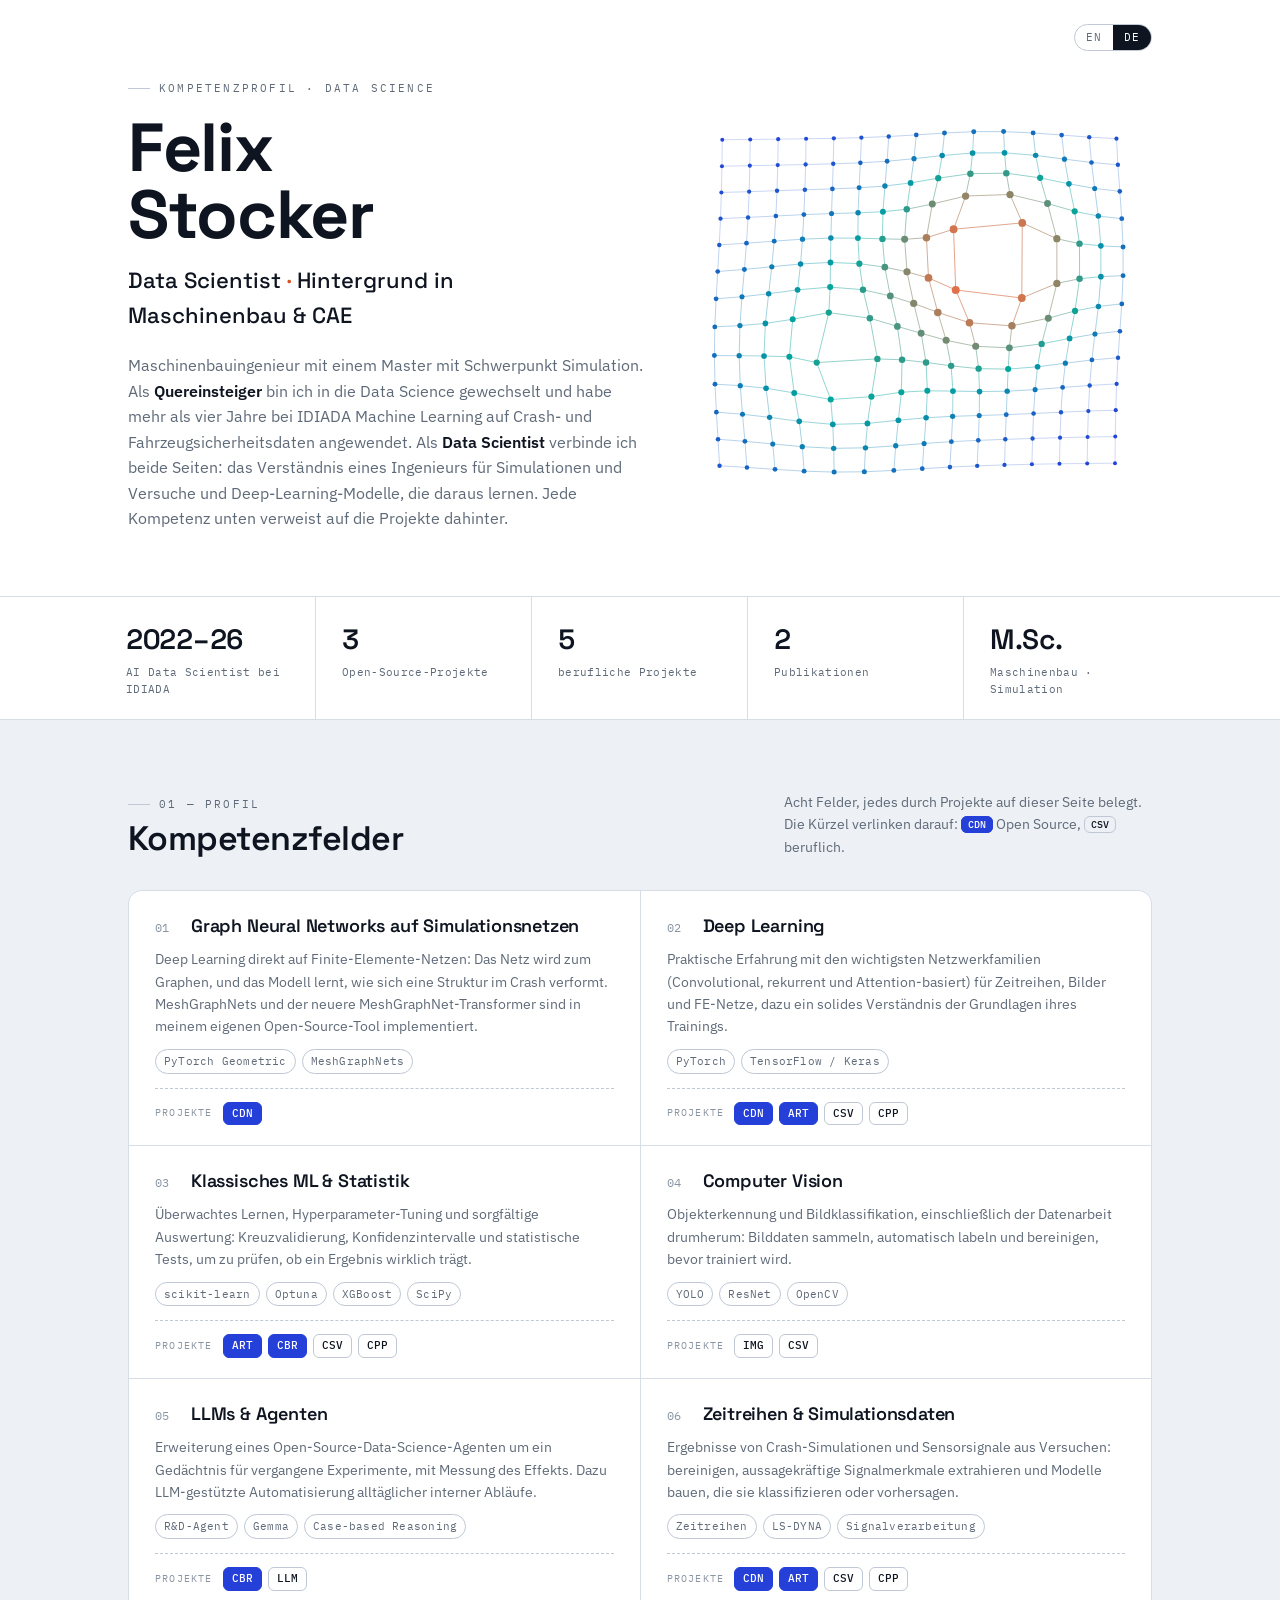
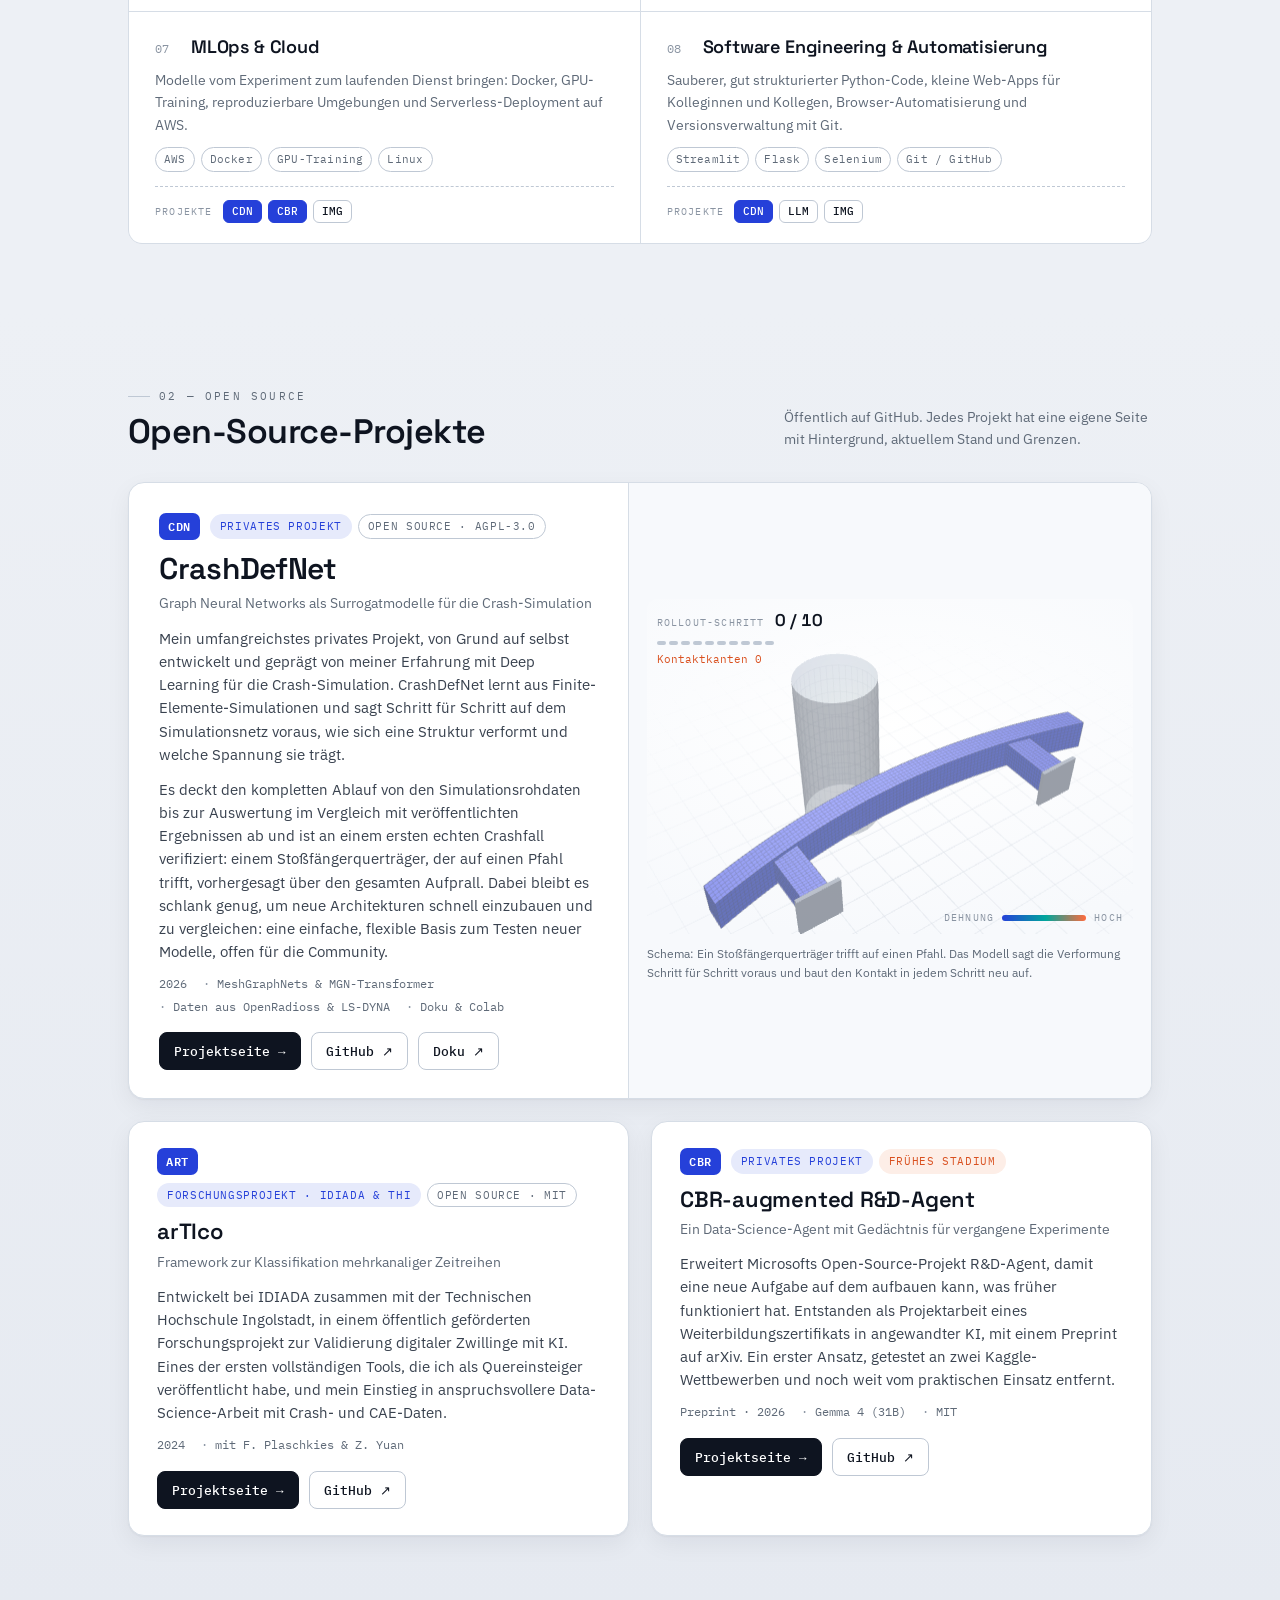
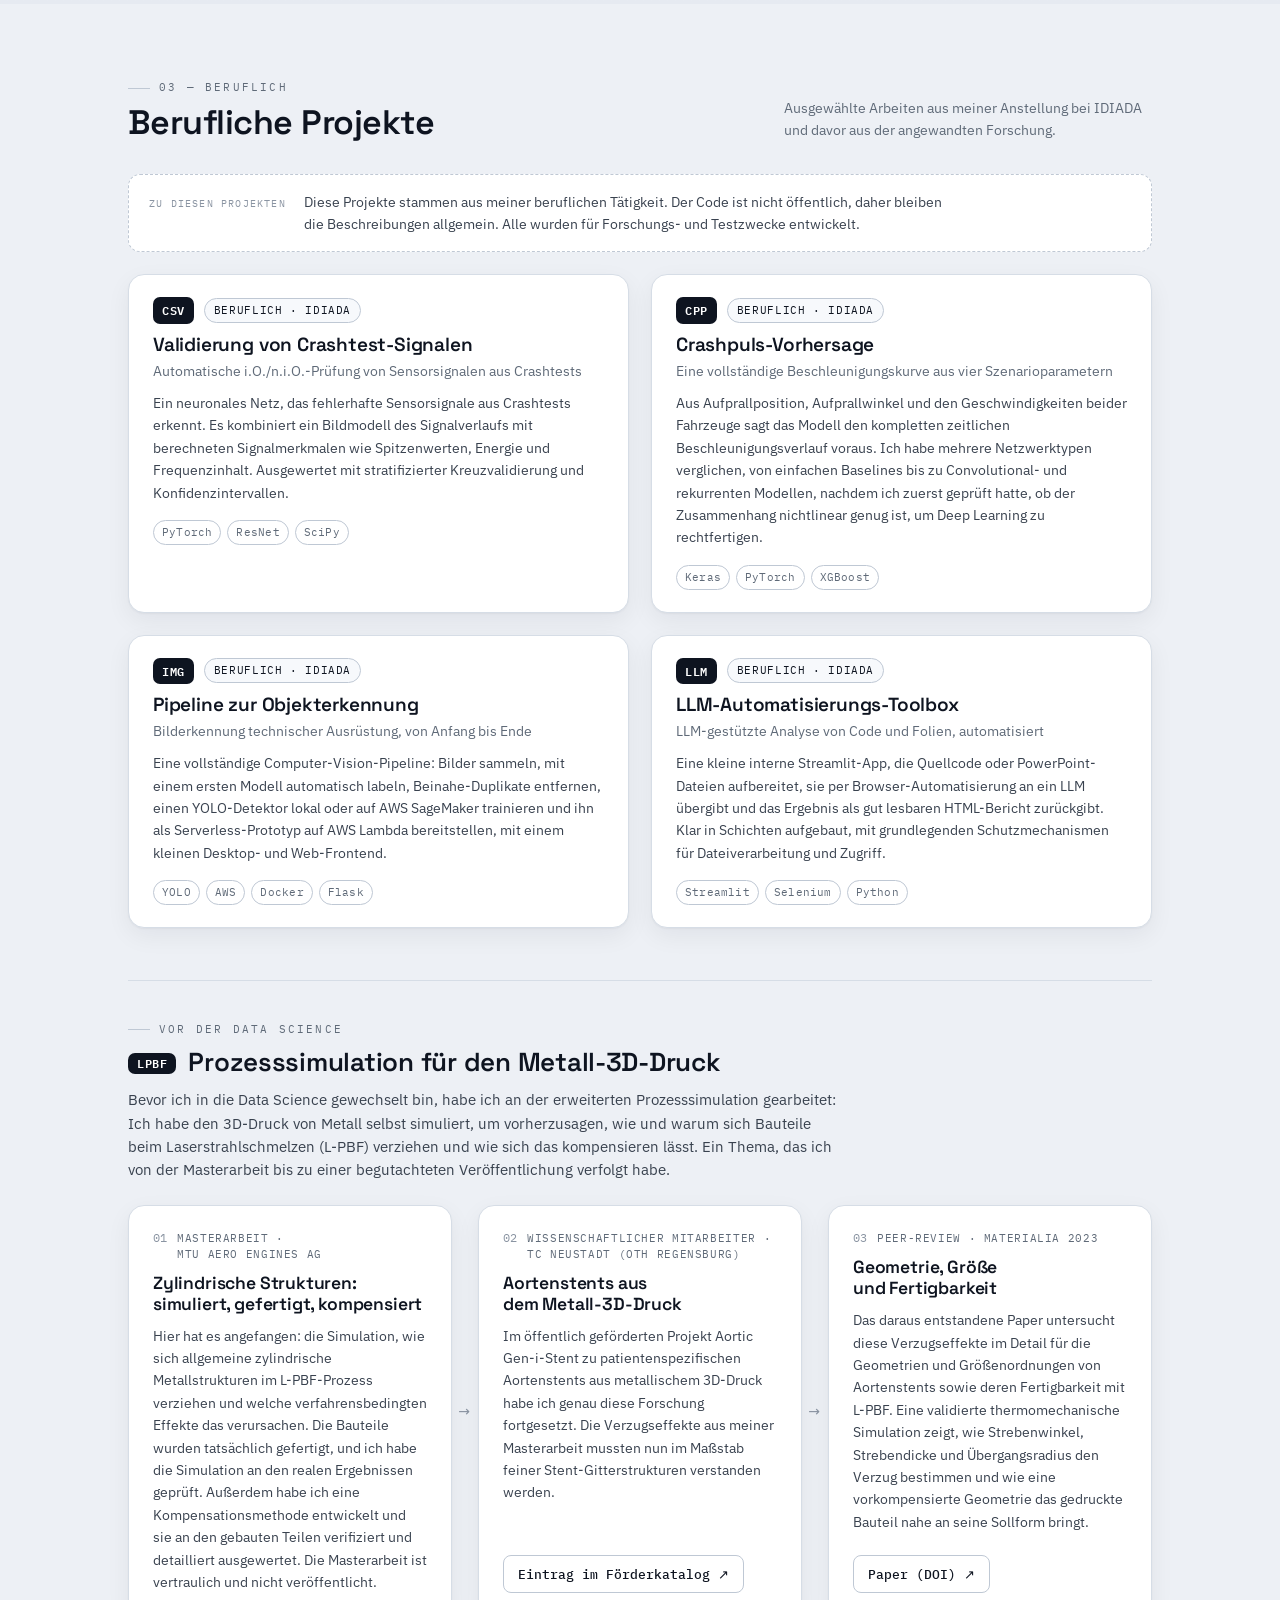
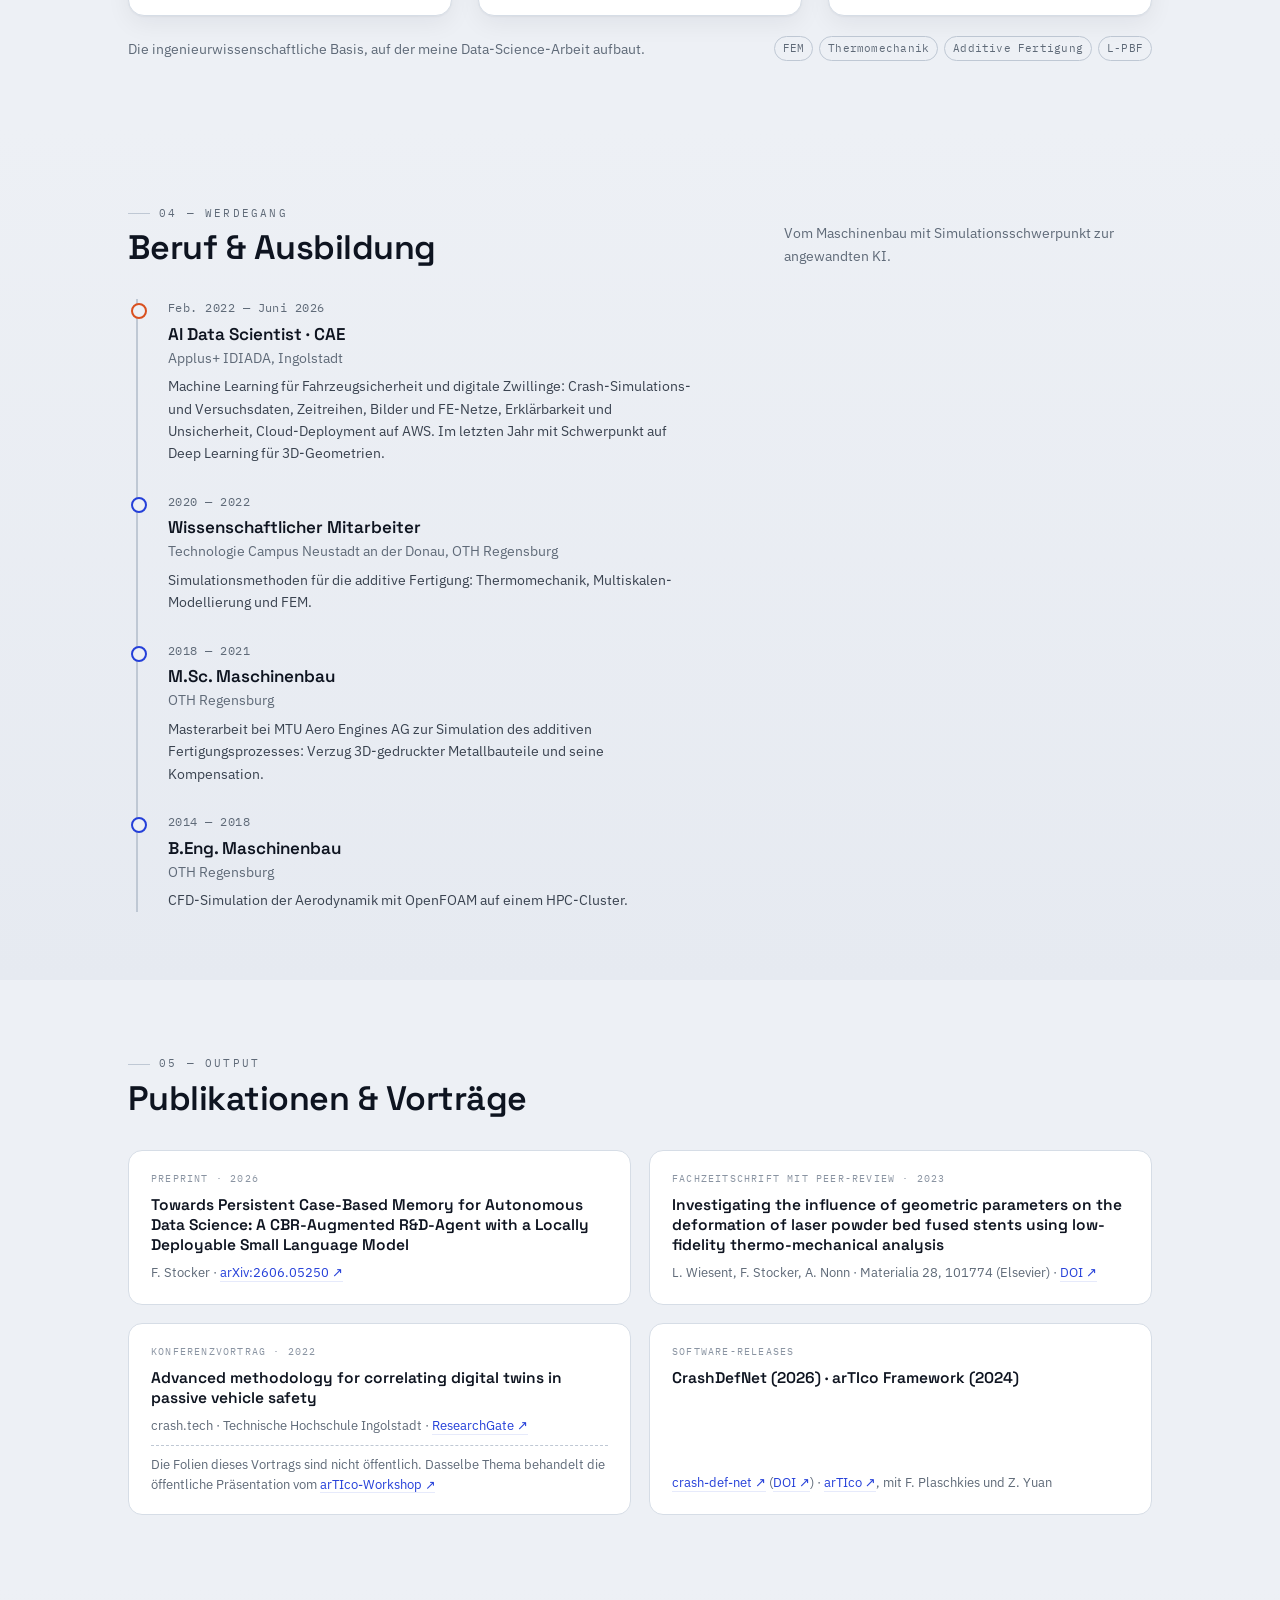
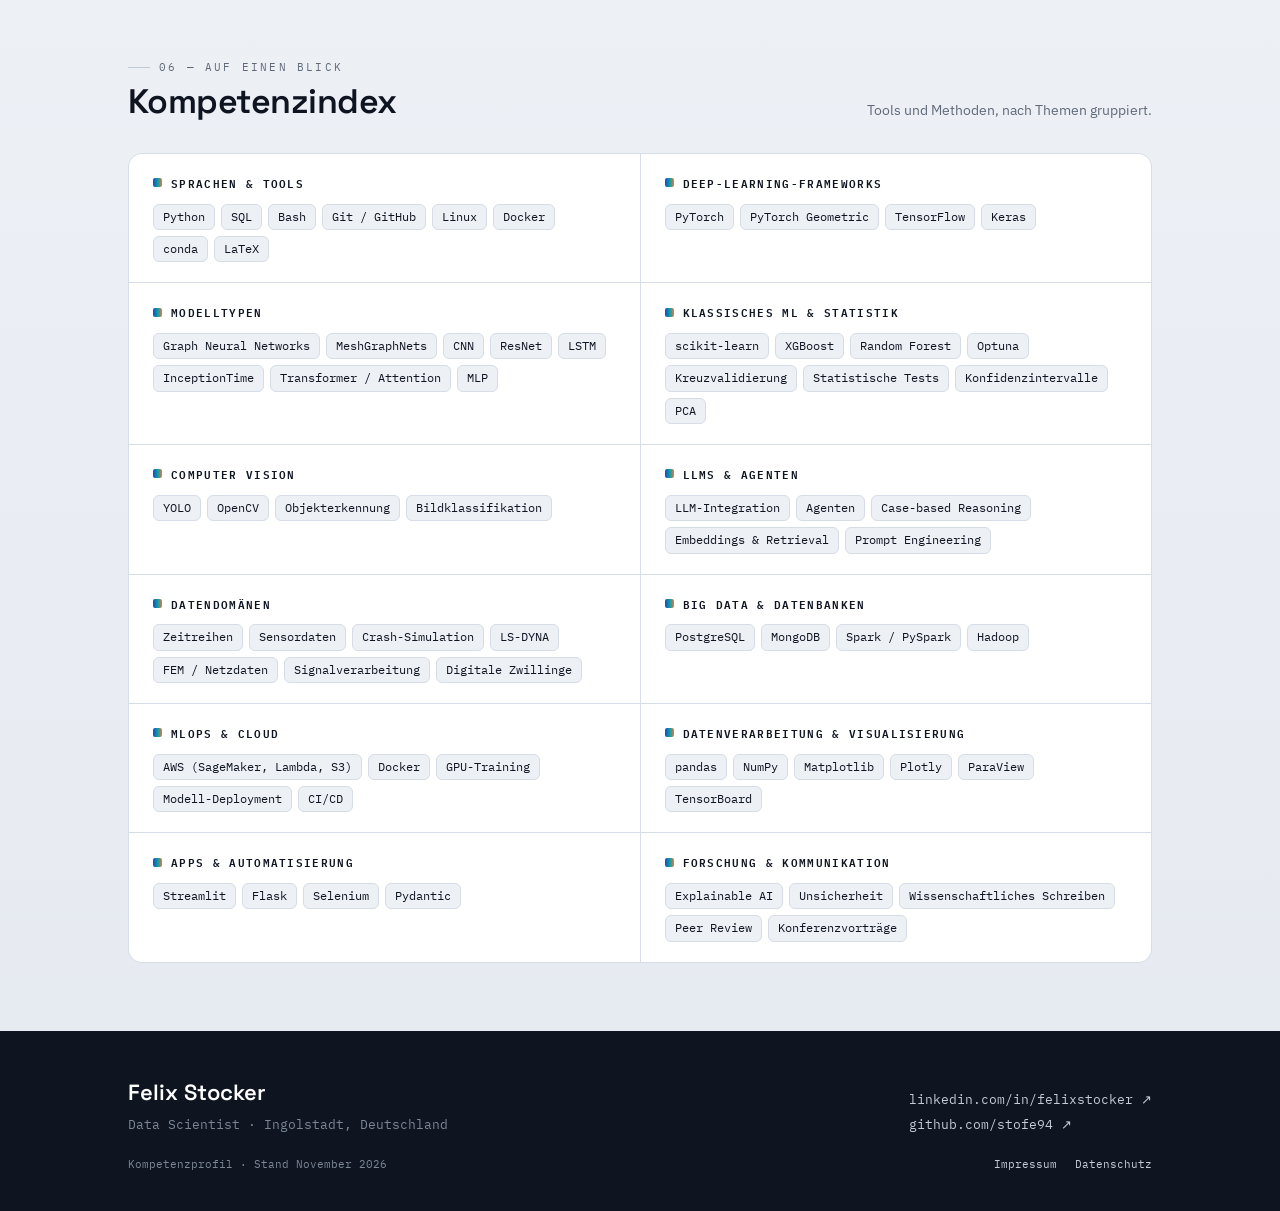
==== commit ea3bf378: "Process simulation subsection, corrected talk and paper entries - New subsection under professional " ====
--- a/de/index.html
+++ b/de/index.html
@@ -239,17 +239,48 @@
         </div>
       </article>
 
-      <article class="card pro wide" id="p-lpbf">
-        <div class="card-body">
-          <div class="card-top"><span class="pid">LPBF</span><div class="kinds"><span class="kind pro">Forschung · TC Neustadt</span><span class="kind">Peer-Review · Materialia 2023</span></div></div>
-          <h3>Verzug 3D-gedruckter Metall-Stents</h3>
-          <p class="sub">Finite-Elemente-Simulation des Laserstrahlschmelzens (L-PBF)</p>
-          <p>Eine validierte thermomechanische Simulation 3D-gedruckter Stent-Gitterstrukturen. Sie zeigt, wie Strebenwinkel, Strebendicke und Übergangsradius den Verzug bestimmen und wie eine vorkompensierte Geometrie das gedruckte Bauteil nahe an seine Sollform bringt. Die ingenieurwissenschaftliche Basis, auf der meine Data-Science-Arbeit aufbaut.</p>
-          <div class="tags"><span class="tag">FEM</span><span class="tag">Thermomechanik</span><span class="tag">Additive Fertigung</span></div>
-        </div>
-      </article>
-
-    </div>
+    </div>
+
+    <!-- process simulation: master's thesis → research project → paper -->
+    <div class="subsec" id="p-lpbf">
+      <div class="subsec-head">
+        <span class="eyebrow">Vor der Data Science</span>
+        <h3 class="subsec-title"><span class="pid">LPBF</span>Prozesssimulation für den Metall-3D-Druck</h3>
+        <p class="subsec-lede">Bevor ich in die Data Science gewechselt bin, habe ich an der erweiterten Prozesssimulation gearbeitet: Ich habe den 3D-Druck von Metall selbst simuliert, um vorherzusagen, wie und warum sich Bauteile beim Laserstrahlschmelzen (L-PBF) verziehen und wie sich das kompensieren lässt. Ein Thema, das ich von der Masterarbeit bis zu einer begutachteten Veröffentlichung verfolgt habe.</p>
+      </div>
+
+      <ol class="steps">
+        <li class="card step">
+          <div class="card-body">
+            <div class="step-top"><span class="step-n">01</span><span class="step-ctx">Masterarbeit · MTU&nbsp;Aero&nbsp;Engines&nbsp;AG</span></div>
+            <h4>Zylindrische Strukturen: simuliert, gefertigt, kompensiert</h4>
+            <p>Hier hat es angefangen: die Simulation, wie sich allgemeine zylindrische Metallstrukturen im L-PBF-Prozess verziehen und welche verfahrensbedingten Effekte das verursachen. Die Bauteile wurden tatsächlich gefertigt, und ich habe die Simulation an den realen Ergebnissen geprüft. Außerdem habe ich eine Kompensationsmethode entwickelt und sie an den gebauten Teilen verifiziert und detailliert ausgewertet. Die Masterarbeit ist vertraulich und nicht veröffentlicht.</p>
+          </div>
+        </li>
+        <li class="card step">
+          <div class="card-body">
+            <div class="step-top"><span class="step-n">02</span><span class="step-ctx">Wissenschaftlicher Mitarbeiter · TC Neustadt (OTH&nbsp;Regensburg)</span></div>
+            <h4>Aortenstents aus dem Metall-3D-Druck</h4>
+            <p>Im öffentlich geförderten Projekt Aortic Gen-i-Stent zu patientenspezifischen Aortenstents aus metallischem 3D-Druck habe ich genau diese Forschung fortgesetzt. Die Verzugseffekte aus meiner Masterarbeit mussten nun im Maßstab feiner Stent-Gitterstrukturen verstanden werden.</p>
+            <div class="actions"><a class="btn ghost" href="https://foerderportal.bund.de/foekat/jsp/SucheAction.do?actionMode=view&amp;fkz=13GW0391B" target="_blank" rel="noopener">Eintrag im Förderkatalog ↗</a></div>
+          </div>
+        </li>
+        <li class="card step">
+          <div class="card-body">
+            <div class="step-top"><span class="step-n">03</span><span class="step-ctx">Peer-Review · Materialia 2023</span></div>
+            <h4>Geometrie, Größe und Fertigbarkeit</h4>
+            <p>Das daraus entstandene Paper untersucht diese Verzugseffekte im Detail für die Geometrien und Größenordnungen von Aortenstents sowie deren Fertigbarkeit mit L-PBF. Eine validierte thermomechanische Simulation zeigt, wie Strebenwinkel, Strebendicke und Übergangsradius den Verzug bestimmen und wie eine vorkompensierte Geometrie das gedruckte Bauteil nahe an seine Sollform bringt.</p>
+            <div class="actions"><a class="btn ghost" href="https://doi.org/10.1016/j.mtla.2023.101774" target="_blank" rel="noopener">Paper (DOI) ↗</a></div>
+          </div>
+        </li>
+      </ol>
+
+      <div class="subsec-foot">
+        <p>Die ingenieurwissenschaftliche Basis, auf der meine Data-Science-Arbeit aufbaut.</p>
+        <div class="tags"><span class="tag">FEM</span><span class="tag">Thermomechanik</span><span class="tag">Additive Fertigung</span><span class="tag">L-PBF</span></div>
+      </div>
+    </div>
+
   </div>
 </section>
 
@@ -270,14 +301,14 @@
       <div class="tl-item">
         <div class="tl-date">2020 — 2022</div>
         <div class="tl-role">Wissenschaftlicher Mitarbeiter</div>
-        <div class="tl-org">Technologie Campus Neustadt an der Donau</div>
+        <div class="tl-org">Technologie Campus Neustadt an der Donau, OTH Regensburg</div>
         <div class="tl-desc">Simulationsmethoden für die additive Fertigung: Thermomechanik, Multiskalen-Modellierung und FEM.</div>
       </div>
       <div class="tl-item">
         <div class="tl-date">2018 — 2021</div>
         <div class="tl-role">M.Sc. Maschinenbau</div>
         <div class="tl-org">OTH Regensburg</div>
-        <div class="tl-desc">Modellbasierte Optimierung eines Stent-Designs mit Surrogatmodellen. Masterarbeit bei MTU Aero Engines zur Simulation des additiven Fertigungsprozesses.</div>
+        <div class="tl-desc">Masterarbeit bei MTU Aero Engines AG zur Simulation des additiven Fertigungsprozesses: Verzug 3D-gedruckter Metallbauteile und seine Kompensation.</div>
       </div>
       <div class="tl-item">
         <div class="tl-date">2014 — 2018</div>
@@ -303,13 +334,14 @@
       </div>
       <div class="pub">
         <span class="lbl">Fachzeitschrift mit Peer-Review · 2023</span>
-        <span class="pub-title">Geometric parameters in the distortion of L-PBF manufactured stents</span>
-        <span class="pub-where">Materialia, Elsevier</span>
+        <span class="pub-title">Investigating the influence of geometric parameters on the deformation of laser powder bed fused stents using low-fidelity thermo-mechanical analysis</span>
+        <span class="pub-where">L. Wiesent, F. Stocker, A. Nonn · Materialia 28, 101774 (Elsevier) · <a href="https://doi.org/10.1016/j.mtla.2023.101774" target="_blank" rel="noopener">DOI ↗</a></span>
       </div>
       <div class="pub">
-        <span class="lbl">Konferenzvortrag</span>
-        <span class="pub-title">KI-gestützte Validierung digitaler Zwillinge in der passiven Sicherheit</span>
-        <span class="pub-where">crash.tech · Technische Hochschule Ingolstadt</span>
+        <span class="lbl">Konferenzvortrag · 2022</span>
+        <span class="pub-title">Advanced methodology for correlating digital twins in passive vehicle safety</span>
+        <span class="pub-where">crash.tech · Technische Hochschule Ingolstadt · <a href="https://www.researchgate.net/publication/381902144_Advanced_methodology_for_correlating_digital_twins_in_passive_vehicle_safety" target="_blank" rel="noopener">ResearchGate ↗</a></span>
+        <span class="pub-note">Die Folien dieses Vortrags sind nicht öffentlich. Dasselbe Thema behandelt die öffentliche Präsentation vom <a href="https://www.researchgate.net/publication/381903694_arTIco_workshop" target="_blank" rel="noopener">arTIco-Workshop ↗</a></span>
       </div>
       <div class="pub">
         <span class="lbl">Software-Releases</span>
--- a/style.css
+++ b/style.css
@@ -1,5 +1,5 @@
 /* Layout: one 1080px column. White hero with a live FE-mesh graph, then paper-toned bands per section.
-   Projects split into "open source" (feature card + pair) and "professional" (note, 2x2 grid, one wide card).
+   Projects split into "open source" (feature card + pair) and "professional" (note, 2x2 grid, then the process-simulation subsection).
    Project pages: header band, full-width figure, then a reading column with a facts sidebar. */
 :root{
   --ink:#0E1420;
@@ -161,6 +161,24 @@
 .pro .tags{margin-top:auto;padding-top:6px}
 .pro.wide{grid-column:1/-1}
 
+/* process-simulation subsection below the professional cards: lede, three steps joined by arrows, foot line */
+.subsec{margin-top:52px;padding-top:40px;border-top:1px solid var(--line);scroll-margin-top:24px}
+.subsec-head{display:flex;flex-direction:column;gap:10px;margin-bottom:24px}
+.subsec-title{font-family:var(--f-display);font-weight:600;font-size:clamp(21px,2.8vw,26px);letter-spacing:-.01em;line-height:1.15;display:flex;flex-wrap:wrap;align-items:center;gap:8px 12px}
+.subsec-lede{font-size:14.5px;color:var(--text);max-width:80ch}
+.steps{list-style:none;display:grid;grid-template-columns:repeat(3,minmax(0,1fr));gap:26px}
+.step{position:relative;overflow:visible}
+.step:not(:last-child)::after{content:"→";position:absolute;right:-19px;top:50%;transform:translateY(-50%);font-size:14px;color:var(--muted-2)}
+.step .card-body{padding:22px 24px;gap:10px;height:100%}
+.step h4{font-family:var(--f-display);font-weight:600;font-size:17.5px;letter-spacing:-.01em;line-height:1.2}
+.step p{font-size:14px}
+.step .actions{margin-top:auto;padding-top:4px}
+.step-top{display:flex;align-items:baseline;gap:10px}
+.step-n{font-family:var(--f-mono);font-size:12px;color:var(--muted-2)}
+.step-ctx{font-family:var(--f-mono);font-size:10.5px;letter-spacing:.06em;text-transform:uppercase;color:var(--muted);line-height:1.5}
+.subsec-foot{display:flex;flex-wrap:wrap;align-items:center;justify-content:space-between;gap:10px 20px;margin-top:20px}
+.subsec-foot p{font-size:14px;color:var(--muted)}
+
 /* ---------- timeline ---------- */
 .tl{position:relative;margin-left:8px;padding-left:30px;border-left:2px solid var(--line-strong);display:flex;flex-direction:column;gap:28px}
 .tl-item{position:relative}
@@ -176,8 +194,9 @@
 .pub{background:var(--surface);border:1px solid var(--line);border-radius:14px;padding:20px 22px;display:flex;flex-direction:column;gap:8px;min-width:0}
 .pub-title{font-family:var(--f-display);font-weight:600;font-size:15.5px;line-height:1.3}
 .pub-where{font-size:13px;color:var(--muted);margin-top:auto}
-.pub-where a{color:var(--cool);text-decoration:none;border-bottom:1px solid var(--cool-soft)}
-.pub-where a:hover{border-color:var(--cool)}
+.pub-note{font-size:12.5px;color:var(--muted);padding-top:8px;border-top:1px dashed var(--line-strong)}
+.pub-where a,.pub-note a{color:var(--cool);text-decoration:none;border-bottom:1px solid var(--cool-soft)}
+.pub-where a:hover,.pub-note a:hover{border-color:var(--cool)}
 
 /* ---------- skill index ---------- */
 .kw-grid{display:grid;grid-template-columns:repeat(2,minmax(0,1fr));gap:1px;background:var(--line);border:1px solid var(--line);border-radius:14px;overflow:hidden}
@@ -379,6 +398,8 @@
   .kpis{grid-template-columns:repeat(2,minmax(0,1fr))}
   .arch,.tryit{grid-template-columns:minmax(0,1fr)}
   .viz-3d{aspect-ratio:4/3}
+  .steps{grid-template-columns:minmax(0,1fr);gap:24px}
+  .step:not(:last-child)::after{content:"↓";right:auto;left:26px;top:auto;bottom:-21px;transform:none}
   .doc-main ol.flow{grid-template-columns:minmax(0,1fr);gap:16px}
   .doc-main .flow li:not(:last-child)::after{content:"↓";right:auto;left:18px;top:auto;bottom:-17px;transform:none}
 }
